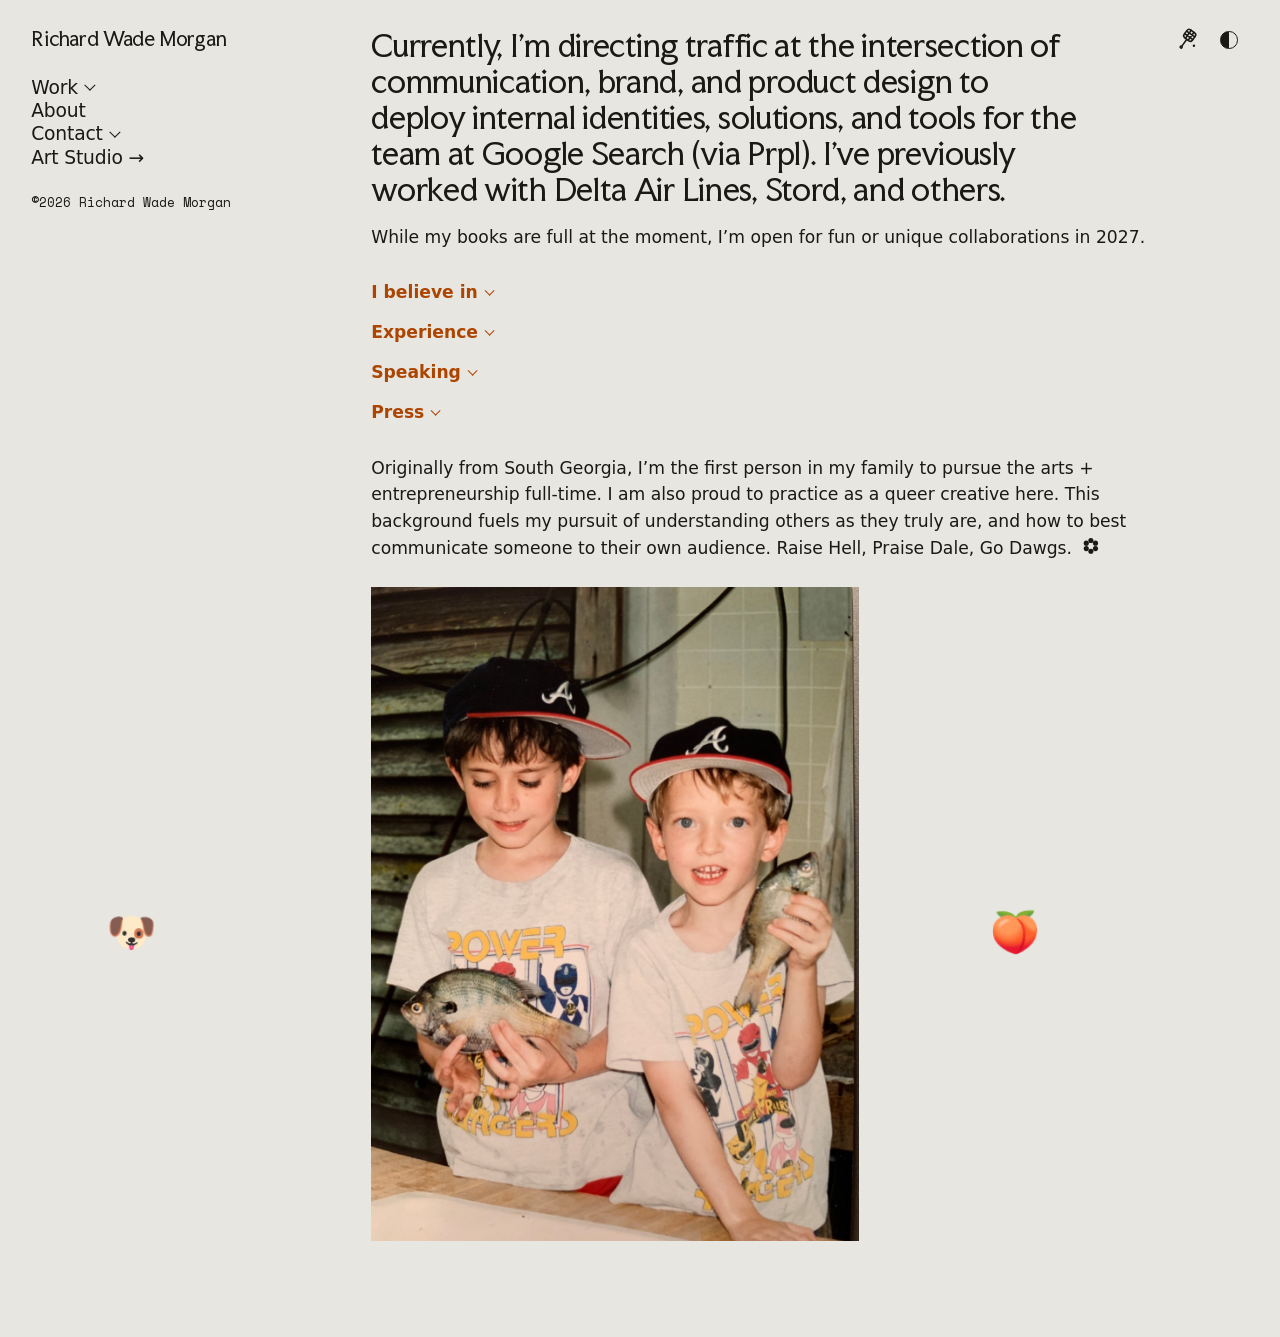
==== about.html @ bbffba76 "New visuals: numbered Drive content replaces all project images; videos, zoom, carousel variants - C" ====
<!doctype html>
<html lang="en">
<head>
  <meta charset="utf-8">
  <meta name="viewport" content="width=device-width, initial-scale=1, viewport-fit=cover">
  <title>About Richard Wade Morgan | Creative Director</title>
  <meta name="description" content="About Richard Wade Morgan, an Atlanta creative director with experience at Google Search, Delta Air Lines, Stord, and Morrison, plus speaking and press.">
  <meta name="color-scheme" content="light">
  <meta name="theme-color" content="#e7e6e0">

  <meta property="og:type" content="profile">
  <meta property="og:site_name" content="Richard Wade Morgan">
  <meta property="og:title" content="About Richard Wade Morgan | Creative Director">
  <meta property="og:description" content="About Richard Wade Morgan, an Atlanta creative director with experience at Google Search, Delta Air Lines, Stord, and Morrison.">
  <meta property="og:image" content="https://richardwademorgan.com/assets/img/og-share.jpg">
  <meta name="twitter:card" content="summary_large_image">
  <meta name="twitter:title" content="About Richard Wade Morgan | Creative Director">
  <meta name="twitter:description" content="About Richard Wade Morgan, an Atlanta creative director with experience at Google Search, Delta Air Lines, Stord, and Morrison.">

  <link rel="canonical" href="https://richardwademorgan.com/about.html">
  <link rel="icon" type="image/svg+xml" href="assets/favicon.svg">
  <link rel="icon" type="image/png" sizes="32x32" href="assets/favicon-32.png">
  <link rel="apple-touch-icon" href="assets/apple-touch-icon.png">
  <link rel="preload" href="assets/fonts/hanken-grotesk-latin.woff2" as="font" type="font/woff2" crossorigin>
  <link rel="preload" href="assets/fonts/faculty-glyphic-latin.woff2" as="font" type="font/woff2" crossorigin>
  <link rel="preload" href="assets/fonts/space-mono-latin.woff2" as="font" type="font/woff2" crossorigin>

  <script src="js/theme-init.js"></script>
  <link rel="stylesheet" href="css/fonts.css">
  <link rel="stylesheet" href="css/tokens.css">
  <link rel="stylesheet" href="css/base.css">
  <link rel="stylesheet" href="css/layout.css">
  <link rel="stylesheet" href="css/components.css">
  <link rel="stylesheet" href="css/motion.css">
  <script type="module" src="js/main.js"></script>
</head>
<body data-page="about">
  <a class="skip-link" href="#main">Skip to content</a>

  <div class="shell">
    <div class="sidebar">
      <header class="masthead">
        <a class="brand" href="index.html" aria-label="Richard Wade Morgan, home">Richard Wade Morgan</a>
        <div class="tools" role="group" aria-label="Page controls">
          <button type="button" class="tool-btn swat" data-swat aria-label="Swat gnats" title="Swat gnats">
            <svg class="swat__icon swat__icon--swatter" viewBox="0 0 24 24" aria-hidden="true" focusable="false">
              <g class="swat__swatter">
                <rect x="6.8" y="1.4" width="10.4" height="10.2" rx="2.6"/>
                <path d="M6.8 4.8h10.4M6.8 8.2h10.4M10.27 1.4v10.2M13.73 1.4v10.2"/>
                <path d="M12 11.6v8.4"/>
                <circle cx="12" cy="21.5" r="1.05"/>
              </g>
              <circle class="swat__gnat" cx="19.6" cy="18.4" r="1.25"/>
            </svg>
            <svg class="swat__icon swat__icon--bulb" viewBox="0 0 24 24" aria-hidden="true" focusable="false">
              <path class="bulb__rays" d="M12 0.4v1.4M5.2 3.2l1 1M18.8 3.2l-1 1M1.6 9.4h1.4M21 9.4h1.4"/>
              <path class="bulb__glass" d="M8.8 17.2C8.8 15.6 8.2 14.6 7.1 13.4A6.2 6.2 0 1 1 16.9 13.4C15.8 14.6 15.2 15.6 15.2 17.2Z"/>
              <path d="M10.4 12.6L12 14.2l1.6-1.6M12 14.2v3M9.4 19.8h5.2M10.6 22.2h2.8"/>
            </svg>
          </button>
          <button type="button" class="tool-btn theme-toggle" data-theme-toggle aria-pressed="false" aria-label="Dark mode" title="Dark mode">
            <span class="theme-toggle__icon" aria-hidden="true"></span>
          </button>
        </div>
        <button class="menu-toggle" type="button" aria-expanded="false" aria-controls="drawer" aria-label="Menu">
          <span class="menu-toggle__dots" aria-hidden="true"><i></i><i></i><i></i></span>
          <span class="menu-toggle__x" aria-hidden="true"></span>
        </button>
      </header>

      <div class="drawer" id="drawer">
        <nav class="nav" aria-label="Primary">
          <ul class="nav__list">
            <li class="nav__group" data-accordion data-accordion-remember="work">
              <button type="button" class="nav__link nav__toggle acc__toggle" data-accordion-toggle aria-expanded="false" aria-controls="work-menu">Work <span class="acc__chevron" aria-hidden="true"></span></button>
              <div class="acc__panel" id="work-menu">
                <ul class="nav__projects">
                  <li><a class="nav__link" href="project.html?p=google-search" data-slug="google-search">Google Search</a></li>
                  <li><a class="nav__link" href="project.html?p=delta-centennial" data-slug="delta-centennial">Delta Air Lines Centennial</a></li>
                  <li><a class="nav__link" href="project.html?p=delta-pride" data-slug="delta-pride">Delta Pride 2024</a></li>
                  <li><a class="nav__link" href="project.html?p=stord" data-slug="stord">Stord</a></li>
                  <li><a class="nav__link" href="project.html?p=outsports" data-slug="outsports">Outsports</a></li>
                  <li><a class="nav__link" href="project.html?p=design-archive" data-slug="design-archive">Design Archive</a></li>
                </ul>
              </div>
            </li>
            <li><a class="nav__link" href="about.html">About</a></li>
            <li class="nav__group" data-accordion>
              <button type="button" class="nav__link nav__toggle acc__toggle" data-accordion-toggle aria-expanded="false" aria-controls="contact-menu">Contact <span class="acc__chevron" aria-hidden="true"></span></button>
              <div class="acc__panel" id="contact-menu">
                <ul class="nav__projects nav__contact">
                  <li><a class="nav__link" href="https://www.linkedin.com/in/richard-wade-morgan/" target="_blank" rel="noopener noreferrer">LinkedIn <span class="nav__arrow" aria-hidden="true">→</span><span class="visually-hidden">(opens in a new tab)</span></a><button type="button" class="copy-btn" data-copy="https://www.linkedin.com/in/richard-wade-morgan/" data-copy-label="LinkedIn link" aria-label="Copy LinkedIn link" title="Copy LinkedIn link"><svg class="copy-btn__copy" viewBox="0 0 24 24" aria-hidden="true" focusable="false"><rect x="8.5" y="8.5" width="11" height="11" rx="2"/><path d="M15.5 8.5V6.5a2 2 0 0 0-2-2h-7a2 2 0 0 0-2 2v7a2 2 0 0 0 2 2h2"/></svg><svg class="copy-btn__check" viewBox="0 0 24 24" aria-hidden="true" focusable="false"><path d="M5 12.5l4.5 4.5L19 7.5"/></svg></button></li>
                  <li><a class="nav__link" href="mailto:wadewadedonttellme@gmail.com">Email</a><button type="button" class="copy-btn" data-copy="wadewadedonttellme@gmail.com" data-copy-label="email address" aria-label="Copy email address" title="Copy email address"><svg class="copy-btn__copy" viewBox="0 0 24 24" aria-hidden="true" focusable="false"><rect x="8.5" y="8.5" width="11" height="11" rx="2"/><path d="M15.5 8.5V6.5a2 2 0 0 0-2-2h-7a2 2 0 0 0-2 2v7a2 2 0 0 0 2 2h2"/></svg><svg class="copy-btn__check" viewBox="0 0 24 24" aria-hidden="true" focusable="false"><path d="M5 12.5l4.5 4.5L19 7.5"/></svg></button></li>
                </ul>
              </div>
            </li>
            <li><a class="nav__link" href="https://www.instagram.com/prismaticmenagerie/" target="_blank" rel="noopener noreferrer">Art Studio <span class="nav__arrow" aria-hidden="true">→</span><span class="visually-hidden">(opens in a new tab)</span></a></li>
          </ul>
        </nav>

        <footer class="colophon">
          <p>©<span data-year>2026</span> Richard Wade Morgan</p>
        </footer>
      </div>
    </div>

    <main id="main" class="content" tabindex="-1">
      <h1 class="intro" data-reveal>Currently, I’m directing traffic at the intersection of communication, brand, and product design to deploy internal identities, solutions, and tools for the team at Google Search (via Prpl). I’ve previously worked with Delta Air Lines, Stord, and others.</h1>

      <div class="prose flow">
        <p data-reveal>While my books are full at the moment, I’m open for fun or unique collaborations in 2027.</p>

        <div class="acc-group">
        <section class="list-block acc" data-accordion data-reveal>
          <h2><button type="button" class="acc__toggle" data-accordion-toggle aria-expanded="false" aria-controls="about-believe">I believe in <span class="acc__chevron" aria-hidden="true"></span></button></h2>
          <div class="acc__panel" id="about-believe">
            <div>
              <ul class="plain-list plain-list--bulleted">
                <li>authentic voice over trendy flare</li>
                <li>informed decisions rooted in data and strategy</li>
                <li>moving and leading with intention</li>
                <li>usefulness in everything that is made</li>
                <li>service-based mindsets help everyone</li>
                <li>there is no reason something cannot be beautiful</li>
              </ul>
            </div>
          </div>
        </section>

        <section class="list-block acc" data-accordion data-reveal>
          <h2><button type="button" class="acc__toggle" data-accordion-toggle aria-expanded="false" aria-controls="about-experience">Experience <span class="acc__chevron" aria-hidden="true"></span></button></h2>
          <div class="acc__panel" id="about-experience">
            <div>
              <ul class="plain-list">
                <li>Google Search</li>
                <li>Delta Air Lines</li>
                <li>Stord</li>
                <li>Morrison</li>
                <li>AIGA</li>
                <li>Cox</li>
                <li>CNN</li>
              </ul>
            </div>
          </div>
        </section>

        <section class="list-block acc" data-accordion data-reveal>
          <h2><button type="button" class="acc__toggle" data-accordion-toggle aria-expanded="false" aria-controls="about-speaking">Speaking <span class="acc__chevron" aria-hidden="true"></span></button></h2>
          <div class="acc__panel" id="about-speaking">
            <div>
              <ul class="plain-list">
            <li>Kennesaw State University</li>
            <li>College of St Benedict’s/St John’s University</li>
            <li>City College of New York</li>
            <li>The Creative Circus</li>
            <li>Portfolio Center</li>
            <li>The University of Georgia</li>
            <li>Georgia State University</li>
            <li>Georgia Tech</li>
          </ul>
            </div>
          </div>
        </section>

        <section class="list-block acc" data-accordion data-reveal>
          <h2><button type="button" class="acc__toggle" data-accordion-toggle aria-expanded="false" aria-controls="about-press">Press <span class="acc__chevron" aria-hidden="true"></span></button></h2>
          <div class="acc__panel" id="about-press">
            <div>
              <ul class="plain-list">
            <li>Underconsideration – Brand New</li>
            <li>The AJC</li>
            <li>The New York Times</li>
            <li>Outsports</li>
            <li>Fortune</li>
            <li>TechCrunch</li>
          </ul>
            </div>
          </div>
        </section>
        </div>

        <p data-reveal>Originally from South Georgia, I’m the first person in my family to pursue the arts + entrepreneurship full-time. I am also proud to practice as a queer creative here. This background fuels my pursuit of understanding others as they truly are, and how to best communicate someone to their own audience. Raise Hell, Praise Dale, Go Dawgs.
          <svg class="icon icon--flower" viewBox="0 0 24 24" aria-hidden="true" focusable="false"><circle cx="12" cy="5.5" r="3.1"/><circle cx="17.6" cy="8.7" r="3.1"/><circle cx="17.6" cy="15.3" r="3.1"/><circle cx="12" cy="18.5" r="3.1"/><circle cx="6.4" cy="15.3" r="3.1"/><circle cx="6.4" cy="8.7" r="3.1"/><circle class="icon__eye" cx="12" cy="12" r="2.2"/></svg>
        </p>

        <figure class="photo" data-reveal>
          <img src="assets/img/about-photo.jpg" width="1118" height="1500" loading="lazy"
               alt="A childhood photo of Richard and his brother in Atlanta Braves caps and Power Rangers T-shirts, each holding up a fish.">
        </figure>
      </div>
    </main>
  </div>
</body>
</html>
---- css/fonts.css ----
/* Self-hosted fonts (latin and latin-ext subsets), so text never waits on a
   third-party server. Faculty Glyphic, Hanken Grotesk (variable), and Space Mono
   are licensed under the SIL Open Font License. */

/* Faculty Glyphic, latin-ext */
@font-face {
  font-family: 'Faculty Glyphic';
  font-style: normal;
  font-weight: 400;
  font-display: swap;
  src: url(../assets/fonts/faculty-glyphic-latin-ext.woff2) format('woff2');
  unicode-range: U+0100-02BA, U+02BD-02C5, U+02C7-02CC, U+02CE-02D7, U+02DD-02FF, U+0304, U+0308, U+0329, U+1D00-1DBF, U+1E00-1E9F, U+1EF2-1EFF, U+2020, U+20A0-20AB, U+20AD-20C4, U+2113, U+2C60-2C7F, U+A720-A7FF;
}

/* Faculty Glyphic, latin */
@font-face {
  font-family: 'Faculty Glyphic';
  font-style: normal;
  font-weight: 400;
  font-display: swap;
  src: url(../assets/fonts/faculty-glyphic-latin.woff2) format('woff2');
  unicode-range: U+0000-00FF, U+0131, U+0152-0153, U+02BB-02BC, U+02C6, U+02DA, U+02DC, U+0304, U+0308, U+0329, U+2000-206F, U+20AC, U+2122, U+2191, U+2193, U+2212, U+2215, U+FEFF, U+FFFD;
}

/* Hanken Grotesk, latin-ext */
@font-face {
  font-family: 'Hanken Grotesk';
  font-style: normal;
  font-weight: 100 900;
  font-display: swap;
  src: url(../assets/fonts/hanken-grotesk-latin-ext.woff2) format('woff2');
  unicode-range: U+0100-02BA, U+02BD-02C5, U+02C7-02CC, U+02CE-02D7, U+02DD-02FF, U+0304, U+0308, U+0329, U+1D00-1DBF, U+1E00-1E9F, U+1EF2-1EFF, U+2020, U+20A0-20AB, U+20AD-20C4, U+2113, U+2C60-2C7F, U+A720-A7FF;
}

/* Hanken Grotesk, latin */
@font-face {
  font-family: 'Hanken Grotesk';
  font-style: normal;
  font-weight: 100 900;
  font-display: swap;
  src: url(../assets/fonts/hanken-grotesk-latin.woff2) format('woff2');
  unicode-range: U+0000-00FF, U+0131, U+0152-0153, U+02BB-02BC, U+02C6, U+02DA, U+02DC, U+0304, U+0308, U+0329, U+2000-206F, U+20AC, U+2122, U+2191, U+2193, U+2212, U+2215, U+FEFF, U+FFFD;
}

/* Space Mono, latin-ext */
@font-face {
  font-family: 'Space Mono';
  font-style: normal;
  font-weight: 400;
  font-display: swap;
  src: url(../assets/fonts/space-mono-latin-ext.woff2) format('woff2');
  unicode-range: U+0100-02BA, U+02BD-02C5, U+02C7-02CC, U+02CE-02D7, U+02DD-02FF, U+0304, U+0308, U+0329, U+1D00-1DBF, U+1E00-1E9F, U+1EF2-1EFF, U+2020, U+20A0-20AB, U+20AD-20C4, U+2113, U+2C60-2C7F, U+A720-A7FF;
}

/* Space Mono, latin */
@font-face {
  font-family: 'Space Mono';
  font-style: normal;
  font-weight: 400;
  font-display: swap;
  src: url(../assets/fonts/space-mono-latin.woff2) format('woff2');
  unicode-range: U+0000-00FF, U+0131, U+0152-0153, U+02BB-02BC, U+02C6, U+02DA, U+02DC, U+0304, U+0308, U+0329, U+2000-206F, U+20AC, U+2122, U+2191, U+2193, U+2212, U+2215, U+FEFF, U+FFFD;
}
---- css/tokens.css ----
/* ==========================================================================
   TOKENS
   --------------------------------------------------------------------------
   The single source of truth for the design system. Nothing else in the
   stylesheets contains a raw color, font size, spacing value, duration, or
   z-index: they all reference a token from this file.

   Structure
     1. Primitive palette      raw values, never used directly in components
     2. Semantic color         what a color MEANS (surface, text, accent…)
     3. Dark theme             the same semantic tokens, re-pointed
     4. Typography             families, fluid size steps, leading, tracking
     5. Space                  a fluid spacing scale
     6. Layout                 grid proportions and page gutters
     7. Shape, motion, layers  radii, easings, durations, z-index

   To retune the site, change a token here. To add a theme, add a block like
   the dark one in section 3.
   ========================================================================== */


/* 1. PRIMITIVE PALETTE ----------------------------------------------------- */
:root {
  --paper-0:   #ffffff;
  --paper-100: #e7e6e0;   /* page background, sampled from the Cargo build */
  --paper-200: #dddcd5;
  --paper-300: #cfcdc6;

  --ink-900: #1a1916;     /* primary text */
  --ink-600: #55544f;     /* secondary text, 6:1 on paper-100 */

  --black: #000000;       /* photography stage: matches pure-black product shots */
  --night-950: #0d0d0c;
  --night-900: #121211;   /* dark page background */
  --night-800: #1c1c1a;   /* dark raised surface */
  --night-700: #2b2b28;

  --bone-100: #ecebe5;    /* dark primary text */
  --bone-400: #a9a8a1;    /* dark secondary text */

  /* Highlight orange, in two strengths. Each is tuned to clear 4.5:1 on the
     background it sits on. */
  --orange-700: #ad4500;  /* on paper-100: 4.6:1, on white: 5.8:1 */
  --orange-300: #ffb266;  /* on night-900: 10.5:1 */
}


/* 2. SEMANTIC COLOR (light is the default) --------------------------------- */
:root {
  color-scheme: light;

  --color-bg:          var(--paper-100);
  --color-surface:     var(--paper-0);        /* menus, dialogs */
  --color-text:        var(--ink-900);
  --color-text-muted:  var(--ink-600);
  --color-accent:      var(--orange-700);     /* highlight: hover, current page, focus, tabs */
  --color-line:        rgb(26 25 22 / 0.2);   /* hairlines */
  --color-fill:        rgb(26 25 22 / 0.08);  /* quiet button fill */
  --color-media-bg:    var(--paper-200);      /* behind images while they load */
  --color-scrim:       rgb(18 18 16 / 0.55);  /* dialog backdrop */
  --color-lightbox:    rgb(12 12 11 / 0.94);
  --color-on-lightbox: #f3f2ee;
  --color-focus:       var(--color-accent);

  --color-stage:       var(--black);          /* behind black-background photography */
  --color-tool:        var(--ink-900);         /* icon buttons */
  --color-chrome:      rgb(231 230 224 / 0.94); /* backing for floating controls */

  --shadow-dialog: 0 1.25rem 3.5rem rgb(0 0 0 / 0.28);
}


/* 3. DARK THEME ------------------------------------------------------------
   Applied by [data-theme="dark"], which theme-init.js sets before first
   paint, only when the visitor has chosen dark themselves. The site always
   opens in light mode otherwise. */
:root[data-theme="dark"] {
  color-scheme: dark;

  --color-bg:          var(--night-900);
  --color-surface:     var(--night-800);
  --color-text:        var(--bone-100);
  --color-text-muted:  var(--bone-400);
  --color-accent:      var(--orange-300);
  --color-line:        rgb(236 235 229 / 0.22);
  --color-fill:        rgb(236 235 229 / 0.1);
  --color-media-bg:    var(--night-700);
  --color-scrim:       rgb(0 0 0 / 0.66);
  --color-lightbox:    rgb(6 6 5 / 0.96);
  --color-on-lightbox: #f3f2ee;

  --color-stage:       var(--black);
  --color-tool:        var(--orange-300);
  --color-chrome:      rgb(18 18 17 / 0.94);

  --shadow-dialog: 0 1.25rem 3.5rem rgb(0 0 0 / 0.6);
}


/* 4. TYPOGRAPHY ------------------------------------------------------------
   Faculty Glyphic: ONLY the site name and the intro statements (the h1 on
   the home and About pages). It is decorative, so it is used sparingly.
   Hanken Grotesk (variable, 100–900): everything else, including the
   navigation, project titles, body copy, and h2 labels.
   Space Mono: captions, credits, small print.

   Every size is fluid. The clamp() ranges interpolate between a 375px phone
   and a 1920px desktop, so type scales smoothly with the window instead of
   jumping at breakpoints. */
:root {
  --font-intro:   "Faculty Glyphic", "Iowan Old Style", "Palatino Linotype", Georgia, serif;
  --font-body:    "Hanken Grotesk", system-ui, -apple-system, "Segoe UI", sans-serif;
  --font-mono:    "Space Mono", ui-monospace, "SF Mono", Menlo, Consolas, monospace;

  --fs-mono: clamp(0.75rem, 0.73rem + 0.1vw, 0.8125rem);  /* 12 → 13px   */
  --fs-body: clamp(1rem, 0.97rem + 0.13vw, 1.125rem);     /* 16 → 18px   */
  --fs-h2:   var(--fs-body);                              /* label style */
  --fs-nav:  clamp(1.125rem, 1.09rem + 0.1vw, 1.3125rem); /* 18 → 21px   */
  --fs-nav-mobile: clamp(1.3125rem, 1.24rem + 0.35vw, 1.5rem); /* 21 → 24px, full-screen menu */
  --fs-h1:   clamp(1.625rem, 1.52rem + 0.44vw, 2.6rem);   /* 26 → 42px   intro statements */
  --fs-title: clamp(1.5rem, 1.38rem + 0.5vw, 2.25rem);    /* 24 → 36px   project titles   */

  --lh-tight: 1.2;
  --lh-snug:  1.25;
  --lh-body:  1.55;

  --track-display: -0.01em;

  --weight-regular: 400;
  --weight-title:   340;   /* Hanken is variable: light, elegant titles */
  --weight-label:   600;
}


/* 5. SPACE ----------------------------------------------------------------- */
:root {
  --space-2xs: 0.25rem;
  --space-xs:  0.5rem;
  --space-s:   0.75rem;
  --space-m:   1rem;
  --space-l:   1.5rem;
  --space-xl:  clamp(2rem, 1.6rem + 1vw, 3rem);
  --space-2xl: clamp(3rem, 2.2rem + 2vw, 5rem);
  --space-3xl: clamp(4rem, 2.8rem + 4vw, 8rem);

  --flow: 1.5em;          /* default vertical rhythm between text blocks */
}


/* 6. LAYOUT ---------------------------------------------------------------- */
:root {
  --sidebar-width: max(29%, 21rem);                         /* left column  */
  --pad-x: clamp(1.5rem, 1.31rem + 0.8vw, 3.5rem);          /* page gutter  */
  --pad-y: clamp(1.5rem, 1.05rem + 0.9vw, 2.5rem);
  --media-gap: clamp(0.5rem, 0.32rem + 0.55vw, 0.9rem);   /* between pictures in a project */
  --measure: 72ch;                                          /* reading width */
  --bp-split: 52rem;       /* documented here; CSS can't read it in @media */
}


/* 7. SHAPE, MOTION, LAYERS ------------------------------------------------- */
:root {
  --radius-s: 0.375rem;
  --radius-m: 0.75rem;
  --radius-pill: 999px;

  --ease-standard: cubic-bezier(0.4, 0, 0.2, 1);
  --ease-out:      cubic-bezier(0.22, 1, 0.36, 1);      /* gentle, no overshoot */

  --dur-fast:  150ms;
  --dur-base:  280ms;
  --dur-slow:  600ms;
  --dur-slide: 900ms;
  --dur-theme: 700ms;     /* light ⇄ dark crossfade */
  --dur-menu-out: 600ms;  /* phone menu fading away as a new page loads */
  --dur-enter: 1000ms;    /* entrance of the page chrome and content */

  --z-content:  1;
  --z-floaty:   80;   /* above the sidebar and the mobile menu */
  --z-masthead: 60;
  --z-float-ui: 70;   /* back-to-top; below the emoji, above the page */
  --z-menu:     50;
  --z-skip:     100;
}
---- css/base.css ----
/* ==========================================================================
   BASE
   --------------------------------------------------------------------------
   Reset, document defaults, and the three core text styles:
     h1    Hanken Grotesk 340, fluid 24 → 36px (page and project titles)
           .intro: Faculty Glyphic, fluid 26 → 42px (the home and About
           intro statements, the only place that font is used besides
           the site name)
     h2    Hanken Grotesk 600, body size        (section labels)
     body  Hanken Grotesk 400, fluid 16 → 18px  (everything else)
   ========================================================================== */

/* Reset ------------------------------------------------------------------- */
*,
*::before,
*::after { box-sizing: border-box; }

html {
  -webkit-text-size-adjust: 100%;
  text-size-adjust: 100%;
  scroll-padding-block: var(--space-xl);
}

@media (prefers-reduced-motion: no-preference) {
  html { scroll-behavior: smooth; }
}

body,
h1, h2, p, ul, ol, dl, dd, figure, blockquote { margin: 0; }

ul, ol { padding: 0; }

img, svg, video, canvas { display: block; max-width: 100%; }
img, video { height: auto; }

button, input, textarea, select { font: inherit; color: inherit; }

/* Document ---------------------------------------------------------------- */
body {
  min-height: 100dvh;
  background: var(--color-bg);
  color: var(--color-text);
  font-family: var(--font-body);
  font-size: var(--fs-body);
  font-weight: var(--weight-regular);
  line-height: var(--lh-body);
  font-optical-sizing: auto;
  -webkit-font-smoothing: antialiased;
  text-rendering: optimizeLegibility;
}

/* Smooth light ⇄ dark: colors ease for a moment around a theme change
   (theme.js adds the class, then removes it). */
html.theme-transition,
html.theme-transition *,
html.theme-transition *::before,
html.theme-transition *::after {
  transition:
    background-color var(--dur-theme) var(--ease-standard),
    color var(--dur-theme) var(--ease-standard),
    border-color var(--dur-theme) var(--ease-standard),
    fill var(--dur-theme) var(--ease-standard) !important;
}

/* Text styles ------------------------------------------------------------- */
h1 {
  font-family: var(--font-body);
  font-size: var(--fs-title);
  font-weight: var(--weight-title);
  line-height: var(--lh-tight);
  letter-spacing: var(--track-display);
  font-kerning: normal;
  text-wrap: pretty;
}

.intro {
  font-family: var(--font-intro);
  font-size: var(--fs-h1);
  font-weight: var(--weight-regular);
}

h2 {
  font-family: var(--font-body);
  font-size: var(--fs-h2);
  font-weight: var(--weight-label);
  line-height: var(--lh-body);
}

p { text-wrap: pretty; }

strong, b { font-weight: var(--weight-label); }

a {
  color: inherit;
  text-decoration-thickness: 0.06em;
  text-underline-offset: 0.18em;
}

.mono {
  font-family: var(--font-mono);
  font-size: var(--fs-mono);
  line-height: 1.5;
}

.muted { color: var(--color-text-muted); }

/* Vertical rhythm: any container with .flow spaces its children evenly. */
.flow > * + * { margin-block-start: var(--flow); }

/* Selection, focus -------------------------------------------------------- */
::selection {
  background: var(--color-accent);
  color: var(--paper-0);
}

:focus-visible {
  outline: 2px solid var(--color-focus);
  outline-offset: 3px;
  border-radius: 2px;
}

/* Utilities --------------------------------------------------------------- */
.visually-hidden {
  position: absolute !important;
  width: 1px;
  height: 1px;
  margin: -1px;
  padding: 0;
  overflow: hidden;
  clip-path: inset(50%);
  white-space: nowrap;
  border: 0;
}

.skip-link {
  position: absolute;
  top: var(--space-xs);
  left: var(--space-xs);
  z-index: var(--z-skip);
  padding: var(--space-xs) var(--space-m);
  background: var(--color-text);
  color: var(--color-bg);
  font-size: var(--fs-mono);
  font-family: var(--font-mono);
  text-decoration: none;
  transform: translateY(-200%);
}

.skip-link:focus { transform: none; }
---- css/layout.css ----
/* ==========================================================================
   LAYOUT
   --------------------------------------------------------------------------
   Two regions, as in the Cargo build:

     .sidebar   fixed left column: name, the Work / About / Contact menu, colophon
     .content   the scrolling right column

   Wide screens (≥ 52rem): a two-column grid, sidebar sticky.
   Narrow screens:         one column; the sidebar collapses to a masthead
                           (name, controls, "•••"), which stays pinned while
                           scrolling; the nav becomes a full-screen menu
                           (see components.css → .drawer).
   ========================================================================== */

.shell {
  display: grid;
  grid-template-columns: var(--sidebar-width) minmax(0, 1fr);
  min-height: 100dvh;
}

.sidebar {
  position: sticky;
  top: 0;
  align-self: start;
  height: 100dvh;
  display: flex;
  flex-direction: column;
  padding: var(--pad-y) var(--pad-x);
  overflow-y: auto;
  overscroll-behavior: contain;
  z-index: var(--z-masthead);
}

.content {
  min-width: 0;
  padding: var(--pad-y) var(--pad-x) var(--space-3xl) 0;
  position: relative;
  z-index: var(--z-content);
}

/* The page controls float at the top right of the window (components.css →
   .tools). This invisible float makes only the first line of text step
   around them, so nothing ever runs underneath. */
.content::before {
  content: "";
  float: right;
  inline-size: 6.5rem;
  block-size: 3rem;
}

/* The intro statement keeps the line length it had before the column was
   widened (57.7% of the window minus the gutter), so its rag stays tidy and
   clear of the controls at the top right. */
.content > .intro {
  max-width: min(100%, calc(57.7vw - var(--pad-x)));
  text-wrap: pretty;
}

/* Narrow: single column ---------------------------------------------------- */
@media (max-width: 51.999rem) {
  .shell { display: block; }

  /* The masthead stays pinned to the top while the page scrolls. */
  .sidebar {
    position: sticky;
    top: 0;
    height: auto;
    overflow: visible;
    padding-block-end: var(--space-s);
    background: var(--color-bg);
    border-block-end: 1px solid transparent;
    transition: border-color var(--dur-base) var(--ease-standard);
  }

  .is-scrolled .sidebar { border-block-end-color: var(--color-line); }

  .content::before { display: none; }

  .content > .intro { max-width: none; }

  html { scroll-padding-block-start: 5.5rem; }   /* clear the pinned masthead */

  .content {
    padding: calc(var(--space-2xl) + var(--space-l)) var(--pad-x) var(--space-3xl);
  }
}

/* Reading width ------------------------------------------------------------ */
.prose { max-width: var(--measure); }

/* Page rhythm --------------------------------------------------------------
   Every page opens with an h1 (the intro statement or the project title). */
.content > h1 { margin-block-end: var(--space-xl); }
[data-page="home"] .content > h1 { margin-block-end: var(--space-l); }
[data-page="about"] .content > h1 { margin-block-end: var(--space-m); }   /* the line beneath tucks right under */

/* Project pages stack story blocks, credits, and the pager with a wider gap
   than the paragraphs inside the copy. */
#project-body > * + * { margin-block-start: var(--space-xl); }

/* Pictures that follow each other sit close, like a contact sheet; a new
   paragraph or label opens a wider gap. Consecutive paragraphs read as one
   passage. */
#project-body > .story-media + .story-media { margin-block-start: var(--media-gap); }
#project-body > .story-media--stage + .story-media--stage { margin-block-start: 0; }
#project-body > .story-text + .story-text { margin-block-start: var(--flow); }
#project-body > .story-label + .story-media { margin-block-start: var(--space-xs); }
#project-body > .story-note { margin-block-start: var(--space-s); }

/* The skip link focuses <main>; it needs no visible outline of its own. */
main:focus { outline: none; }

/* Scroll lock while the mobile menu is open. */
.menu-open { overflow: hidden; }
---- css/components.css ----
/* ==========================================================================
   COMPONENTS
   --------------------------------------------------------------------------
   1. Masthead, brand, menu button      7. Figures and story layouts
   2. Drawer and navigation             8. Credits and project pager
   3. Tools, colophon, back to top      9. Buttons and form fields
   4. Inline links and icons           10. Dialogs (lightbox, form styles)
   5. Lists                            11. Floating emoji
   6. Slider
   ========================================================================== */


/* 1. MASTHEAD -------------------------------------------------------------- */
.masthead {
  position: relative;
  z-index: 2;                       /* stays above the mobile drawer */
  display: flex;
  align-items: flex-start;
  justify-content: space-between;
  gap: var(--space-m);
}

.brand {
  font-family: var(--font-intro);
  font-size: var(--fs-nav);
  line-height: var(--lh-snug);
  letter-spacing: var(--track-display);
  text-decoration: none;
}

.brand:hover { color: var(--color-accent); }

/* The "•••" button only exists on narrow screens. */
.menu-toggle {
  display: none;
  position: relative;
  width: 2.75rem;
  height: 2.75rem;
  margin: calc((var(--fs-nav) * var(--lh-snug) - 2.75rem) / 2) -0.8rem 0 0;
  padding: 0;
  place-items: center;
  border: 0;
  background: none;
  color: inherit;
  cursor: pointer;
}

.menu-toggle__dots {
  display: flex;
  gap: 0.24rem;
  transition: opacity var(--dur-fast), transform var(--dur-base) var(--ease-out);
}

.menu-toggle__dots i {
  width: 0.32rem;
  height: 0.32rem;
  border-radius: 50%;
  background: currentColor;
}

.menu-toggle__x {
  position: absolute;
  inset: 0;
  opacity: 0;
  transform: rotate(-90deg) scale(0.6);
  transition: opacity var(--dur-fast), transform var(--dur-base) var(--ease-out);
}

.menu-toggle__x::before,
.menu-toggle__x::after {
  content: "";
  position: absolute;
  left: 50%;
  top: 50%;
  width: 1.3rem;
  height: 1.5px;
  background: currentColor;
  transform: translate(-50%, -50%) rotate(45deg);
}

.menu-toggle__x::after { transform: translate(-50%, -50%) rotate(-45deg); }

.menu-toggle[aria-expanded="true"] .menu-toggle__dots { opacity: 0; transform: scale(0.4); }
.menu-toggle[aria-expanded="true"] .menu-toggle__x { opacity: 1; transform: none; }


/* 2. DRAWER AND NAVIGATION ------------------------------------------------- */
.drawer {
  display: flex;
  flex-direction: column;
  flex: 1;
  min-height: 0;
}

.nav { margin-block-start: var(--space-l); }

.nav__list {
  list-style: none;
  font-family: var(--font-body);
  font-size: var(--fs-nav);
  line-height: var(--lh-snug);
  letter-spacing: var(--track-display);
}

.nav__link {
  display: inline-block;
  color: inherit;
  text-decoration: none;
  transition: color var(--dur-fast) var(--ease-standard);
}

.nav__link:hover,
.nav__link:focus-visible { color: var(--color-accent); }

/* Current page: accent color AND an underline, so it never relies on color alone. */
.nav__link[aria-current="page"] {
  color: var(--color-accent);
  text-decoration: underline;
  text-decoration-thickness: 1px;
  text-underline-offset: 0.2em;
}

.nav__arrow {
  display: inline-block;
  font-family: var(--font-body);
  transition: transform var(--dur-base) var(--ease-out);
}

.nav__link:hover .nav__arrow { transform: translateX(0.2em); }

/* Accordions (js/accordion.js): the "Work" menu item and the About page
   tabs. Click or tap to open, click again to close; they stay as left. */
.acc__toggle {
  display: inline-flex;
  align-items: center;
  gap: 0.45em;
  padding: 0.2rem 0;
  border: 0;
  background: none;
  color: inherit;
  font: inherit;
  letter-spacing: inherit;
  text-align: start;
  cursor: pointer;
  transition: color var(--dur-fast) var(--ease-standard);
}

.acc__toggle:hover,
.acc__toggle:focus-visible { color: var(--color-accent); }

.acc__chevron {
  inline-size: 0.42em;
  block-size: 0.42em;
  border-inline-end: 1.5px solid currentColor;
  border-block-end: 1.5px solid currentColor;
  transform: translateY(-0.1em) rotate(45deg);
  transition: transform var(--dur-base) var(--ease-out);
}

.acc__toggle[aria-expanded="true"] .acc__chevron { transform: translateY(0.1em) rotate(225deg); }

/* The panel grows from 0 to its natural height; while closed it is
   invisible, so its links also leave the tab order. */
.acc__panel {
  display: grid;
  grid-template-rows: 0fr;
  visibility: hidden;
  transition:
    grid-template-rows var(--dur-base) var(--ease-out),
    visibility 0s linear var(--dur-base);
}

.acc__panel > * {
  min-block-size: 0;
  overflow: hidden;
}

.acc__panel.is-open {
  grid-template-rows: 1fr;
  visibility: visible;
  transition-delay: 0s;
}

/* Without JavaScript the toggle can't work, so everything stays open. */
html:not(.js) .acc__panel { grid-template-rows: 1fr; visibility: visible; }

/* The menu item matches the other links. */
.nav__toggle { padding-block: 0; }

/* The projects sit indented under "Work". */
.nav__projects {
  list-style: none;
  padding-inline-start: 1.15em;
}

.nav__projects > li { padding-block: 0.06em; }
.nav__projects > li:last-child { padding-block-end: 0.55em; }

/* Contact menu: each option is a link plus a button that copies it. */
.nav__contact > li {
  display: flex;
  align-items: center;
  gap: 0.35em;
}

.copy-btn {
  display: inline-grid;
  place-items: center;
  inline-size: 1.9rem;
  block-size: 1.9rem;
  padding: 0;
  border: 0;
  border-radius: 50%;
  background: none;
  color: var(--color-text-muted);
  cursor: pointer;
  transition: color var(--dur-fast) var(--ease-standard), background-color var(--dur-fast) var(--ease-standard);
}

.copy-btn:hover,
.copy-btn:focus-visible {
  color: var(--color-accent);
  background: var(--color-fill);
}

.copy-btn svg {
  inline-size: 1rem;
  block-size: 1rem;
  fill: none;
  stroke: currentColor;
  stroke-width: 1.6;
  stroke-linecap: round;
  stroke-linejoin: round;
}

.copy-btn__check { display: none; }
.copy-btn.is-copied { color: var(--color-accent); }
.copy-btn.is-copied .copy-btn__copy { display: none; }
.copy-btn.is-copied .copy-btn__check { display: block; }

/* Narrow screens: the drawer is a full-screen menu. */
@media (max-width: 51.999rem) {
  .menu-toggle { display: grid; }

  .drawer {
    position: fixed;
    inset: 0;
    z-index: 1;
    flex: none;
    padding: calc(var(--pad-y) + 3.4rem) var(--pad-x) var(--pad-y);
    background: var(--color-surface);
    overflow-y: auto;
    overscroll-behavior: contain;
    visibility: hidden;
    opacity: 0;
    transform: translateY(-0.75rem);
    transition:
      opacity var(--dur-base) var(--ease-standard),
      transform var(--dur-base) var(--ease-out),
      visibility 0s linear var(--dur-base);
  }

  .drawer.is-open {
    visibility: visible;
    opacity: 1;
    transform: none;
    transition-delay: 0s;
  }

  .nav { margin-block-start: var(--space-m); }

  /* Following a link from the open menu: a slow, even fade with no sliding, so
     the menu melts away while the next page comes in. */
  html.is-leaving .drawer {
    transform: none;
    transition:
      opacity var(--dur-menu-out) var(--ease-standard),
      visibility 0s linear var(--dur-menu-out);
  }

  /* Slightly larger type in the full-screen menu, with roomier tap targets. */
  .nav__list { font-size: var(--fs-nav-mobile); }
  .nav__link { padding-block: 0.3rem; }
  .nav__toggle { padding-block: 0.3rem; }
  .copy-btn { inline-size: 2.5rem; block-size: 2.5rem; }
  .nav__projects { padding-inline-start: 1.1em; }
}


/* 3. TOOLS, COLOPHON ------------------------------------------------------ */

/* The swatter and half-moon sit together at the top right of the window on
   wide screens (backed so they stay legible over images) and in the pinned
   masthead, between the name and "•••", on narrow ones. */
.tools {
  --tool: 2.5rem;                        /* button size */
  position: fixed;
  inset-block-start: calc(var(--pad-y) + (var(--fs-nav) * var(--lh-snug) - var(--tool) - 0.5rem) / 2);
  inset-inline-end: calc(var(--pad-x) - 0.25rem);
  display: flex;
  align-items: center;
  gap: 0.125rem;
  padding: 0.25rem;
  border-radius: var(--radius-pill);
  background: var(--color-chrome);
}

.tool-btn {
  display: grid;
  place-items: center;
  inline-size: var(--tool);
  block-size: var(--tool);
  padding: 0;
  border: 0;
  border-radius: 50%;
  background: none;
  color: var(--color-tool);
  cursor: pointer;
  transition: background-color var(--dur-fast) var(--ease-standard);
}

.tool-btn:hover { background: var(--color-fill); }

/* A half-filled circle (half moon). It turns over when the theme changes. */
.theme-toggle__icon {
  inline-size: 1.1rem;
  block-size: 1.1rem;
  border: 1.5px solid currentColor;
  border-radius: 50%;
  background: linear-gradient(90deg, currentColor 50%, transparent 50%);
  transition: transform var(--dur-theme) var(--ease-out);
}

.theme-toggle[aria-pressed="true"] .theme-toggle__icon { transform: rotate(180deg); }

/* Windows high-contrast mode drops background fills, which would erase the
   half-moon, so it is redrawn with system colors there. */
@media (forced-colors: active) {
  .theme-toggle__icon {
    forced-color-adjust: none;
    border-color: ButtonText;
    background: linear-gradient(90deg, ButtonText 50%, transparent 50%);
  }
}

/* The fly swatter: line work. It tips over and the gnat disappears once the
   gnats have been swatted. */
.swat__icon {
  inline-size: 1.45rem;
  block-size: 1.45rem;
  fill: none;
  stroke: currentColor;
  stroke-width: 1.6;
  stroke-linecap: round;
  stroke-linejoin: round;
  overflow: visible;
}

.swat__swatter {
  transform-origin: 12px 12px;
  transform: rotate(36deg);
  transition: transform var(--dur-base) var(--ease-out);
}

.swat__gnat {
  fill: currentColor;
  stroke: none;
  transition: opacity var(--dur-base) var(--ease-standard);
}

/* Light mode shows the swatter; dark mode swaps in a lightbulb that draws the
   gnats toward it. */
.swat__icon--bulb { display: none; }
:root[data-theme="dark"] .swat__icon--swatter { display: none; }
:root[data-theme="dark"] .swat__icon--bulb { display: block; }

.bulb__glass {
  fill: currentColor;
  fill-opacity: 0;
  transition: fill-opacity var(--dur-slow) var(--ease-standard);
}

.bulb__rays {
  opacity: 0;
  transition: opacity var(--dur-slow) var(--ease-standard);
}

.swat__icon--bulb { transition: filter var(--dur-slow) var(--ease-standard); }

.swat[data-state="attracted"] .bulb__glass { fill-opacity: 0.28; }
.swat[data-state="attracted"] .bulb__rays { opacity: 1; }
.swat[data-state="attracted"] .swat__icon--bulb { filter: drop-shadow(0 0 5px var(--color-tool)); }

.swat:hover .swat__swatter { transform: rotate(26deg); }
.swat[data-state="swatted"] .swat__swatter { transform: rotate(6deg); }
.swat[data-state="swatted"] .swat__gnat { opacity: 0; }

.colophon {
  display: flex;
  flex-direction: column;
  align-items: flex-start;
  gap: var(--space-xs);
  margin-block-start: var(--space-l);
  font-family: var(--font-mono);
  font-size: var(--fs-mono);
  line-height: 1.4;
}

@media (max-width: 51.999rem) {
  .tools {
    --tool: 2.5rem;
    position: static;
    margin-inline-start: auto;
    /* Center the controls on the name's first line. */
    margin-block-start: calc((var(--fs-nav) * var(--lh-snug) - var(--tool)) / 2);
    padding: 0;
    background: none;
  }
}


/* Small phones: tighter header so the name stays on one line beside the icons. */
@media (max-width: 26rem) {
  .masthead { gap: var(--space-xs); }
  .tools { --tool: 2.25rem; }
  .tools { margin-block-start: calc((var(--fs-nav) * var(--lh-snug) - var(--tool)) / 2); }
}

/* Back to top: appears bottom right after scrolling, on every screen size. */
.to-top {
  position: fixed;
  inset-block-end: calc(var(--pad-y) + env(safe-area-inset-bottom, 0px));
  inset-inline-end: var(--pad-x);
  z-index: var(--z-float-ui);
  display: grid;
  place-items: center;
  inline-size: 2.75rem;
  block-size: 2.75rem;
  padding: 0;
  border: 1px solid var(--color-line);
  border-radius: 50%;
  background: var(--color-chrome);
  color: var(--color-text);
  cursor: pointer;
  opacity: 0;
  visibility: hidden;
  transform: translateY(0.5rem);
  transition:
    opacity var(--dur-base) var(--ease-standard),
    transform var(--dur-base) var(--ease-out),
    color var(--dur-fast),
    border-color var(--dur-fast),
    visibility 0s linear var(--dur-base);
}

.to-top.is-visible {
  opacity: 1;
  visibility: visible;
  transform: none;
  transition-delay: 0s;
}

.to-top:hover,
.to-top:focus-visible {
  color: var(--color-accent);
  border-color: currentColor;
}

.to-top svg {
  inline-size: 1.25rem;
  block-size: 1.25rem;
  fill: none;
  stroke: currentColor;
  stroke-width: 1.6;
  stroke-linecap: round;
  stroke-linejoin: round;
}

/* Hidden while the full-screen menu is open. */
.menu-open .to-top { opacity: 0; visibility: hidden; }


/* 4. INLINE LINKS AND ICONS ------------------------------------------------ */
.hand {
  display: inline-block;
  font-family: var(--font-body);
  text-decoration: none;
  transition: color var(--dur-fast) var(--ease-standard), transform var(--dur-base) var(--ease-out);
}

.hand:hover,
.hand:focus-visible {
  color: var(--color-accent);
  transform: translateX(0.12em);
}

/* "Work" stays open (or closed) as the page changes: theme-init.js adds
   .work-open before first paint, so the menu never jolts shut and reopens.
   accordion.js takes over once it runs. */
html.work-open #work-menu {
  grid-template-rows: 1fr;
  visibility: visible;
  transition: none;
}

html.work-open [aria-controls="work-menu"] .acc__chevron {
  transform: translateY(0.1em) rotate(225deg);
  transition: none;
}

.inline-link {
  display: inline-flex;
  align-items: center;
  gap: 0.35em;
  vertical-align: baseline;
  text-decoration: none;
  transition: color var(--dur-fast);
}

.inline-link:hover,
.inline-link:focus-visible { color: var(--color-accent); }

.icon {
  width: 1.15em;
  height: 1.15em;
  flex: none;
  fill: currentColor;
}

.icon--flower {
  display: inline-block;
  vertical-align: -0.12em;
  margin-inline-start: 0.2em;
}


/* 5. LISTS ----------------------------------------------------------------- */
.plain-list {
  list-style: none;
  line-height: 1.5;
}

/* The "I believe in" list carries bullets. */
.plain-list--bulleted {
  list-style: disc;
  padding-inline-start: 1.15em;
}

.plain-list--bulleted li::marker { color: var(--color-accent); }

.list-block h2 { line-height: 1.5; }

/* About page: Work / Speaking / Press sit close together as folded tabs,
   in the highlight color. */
.list-block .acc__toggle { color: var(--color-accent); }

.list-block .acc__toggle:hover,
.list-block .acc__toggle:focus-visible {
  color: var(--color-accent);
  text-decoration: underline;
  text-decoration-thickness: 1px;
  text-underline-offset: 0.2em;
}

.acc-group > .acc + .acc { margin-block-start: var(--space-xs); }
.acc .plain-list { padding-block-start: 0.35em; }


/* 6. SLIDER ---------------------------------------------------------------- */
.slider { position: relative; }

.slider__viewport {
  position: relative;
  aspect-ratio: 16 / 9;
  overflow: hidden;
  background: var(--color-media-bg);
  touch-action: pan-y;
}

.slider__slide {
  position: absolute;
  inset: 0;
  margin: 0;
  opacity: 0;
  visibility: hidden;
  transition:
    opacity var(--dur-slide) var(--ease-standard),
    visibility 0s linear var(--dur-slide);
}

.slider__slide.is-active {
  opacity: 1;
  visibility: visible;
  transition: opacity var(--dur-slide) var(--ease-standard), visibility 0s;
}

.slider__slide img {
  width: 100%;
  height: 100%;
  object-fit: cover;
  transform: scale(1.04);
  transition: transform 7s var(--ease-out);
  -webkit-user-drag: none;
}

.slider__slide.is-active img { transform: scale(1); }

.slider__link {
  position: absolute;
  inset: 0;
  z-index: 1;
  display: block;
}

.slider__btn {
  position: absolute;
  top: 50%;
  z-index: 2;
  display: grid;
  place-items: center;
  width: 2.75rem;
  height: 2.75rem;
  margin-top: -1.375rem;
  padding: 0;
  border: 0;
  border-radius: 50%;
  background: var(--color-surface);
  color: var(--color-text);
  cursor: pointer;
  opacity: 0;
  transition:
    opacity var(--dur-base) var(--ease-standard),
    transform var(--dur-base) var(--ease-out),
    color var(--dur-fast);
}

.slider__btn svg { width: 1.1rem; height: 1.1rem; fill: none; stroke: currentColor; stroke-width: 1.5; }
.slider__btn--prev { left: var(--space-m); }
.slider__btn--next { right: var(--space-m); }
.slider__btn:hover { color: var(--color-accent); transform: scale(1.08); }

.slider:hover .slider__btn,
.slider:focus-within .slider__btn { opacity: 1; }

@media (hover: none) {
  .slider__btn { opacity: 0.92; }
}

.slider__meta {
  margin-block-start: var(--space-xs);
  font-family: var(--font-mono);
  font-size: var(--fs-mono);
  line-height: 1.5;
}


/* 7. FIGURES AND STORY LAYOUTS ---------------------------------------------
   A project page is words and pictures woven together (see data.js). Each
   picture is a .figure; the layouts below arrange them. */
.figure { margin: 0; min-width: 0; }

.figure__trigger {
  display: block;
  position: relative;
  width: 100%;
  padding: 0;
  overflow: hidden;
  border: 0;
  background: var(--color-media-bg);
  cursor: zoom-in;
}

/* The picture's own shape is reserved with padding, which every browser
   handles the same way, so a picture can never be squeezed or stretched. */
.figure__trigger::before {
  content: "";
  display: block;
  padding-top: calc(100% / var(--ar, 1.7778));
}

.figure__trigger img {
  position: absolute;
  inset: 0;
  width: 100%;
  height: 100%;
  object-fit: cover;
  transition: transform var(--dur-slow) var(--ease-out);
  -webkit-user-drag: none;
}

.figure__trigger:hover img { transform: scale(1.015); }

.figure figcaption,
.story-caption {
  max-width: var(--measure);
  margin-block-start: var(--space-xs);
  font-family: var(--font-mono);
  font-size: var(--fs-mono);
  line-height: 1.55;
  color: var(--color-text-muted);
}

.story-caption { margin-block-end: 0; }

.story-note {
  max-width: var(--measure);
  font-family: var(--font-mono);
  font-size: var(--fs-mono);
  line-height: 1.6;
  color: var(--color-text-muted);
}

.story-label {
  font-family: var(--font-mono);
  font-size: var(--fs-mono);
  letter-spacing: 0.06em;
  text-transform: uppercase;
  color: var(--color-text-muted);
}

/* A row: pictures side by side, scaled to share one height. */
.row {
  display: flex;
  gap: var(--media-gap);
  align-items: flex-start;
}

.row > .figure { flex: var(--ar) 1 0%; }

/* A black band: product shots photographed on black run edge to edge. */
.story-media--stage { background: var(--color-stage); }
.story-media--stage .figure__trigger { background: var(--color-stage); }
.story-media--stage .row { gap: 0; }

/* A soft frame for website and app screenshots. */
.story-media--frame .figure__trigger {
  border-radius: var(--radius-m);
  box-shadow: 0 0 0 1px var(--color-line), 0 1.25rem 2.5rem -1.5rem rgb(0 0 0 / 0.35);
}

/* An even grid. */
.grid {
  display: grid;
  grid-template-columns: repeat(var(--cols, 4), minmax(0, 1fr));
  gap: var(--media-gap);
}

/* Staggered columns, for pictures of many shapes. */
.masonry {
  columns: var(--cols, 3);
  column-gap: var(--media-gap);
}

.masonry > .figure {
  break-inside: avoid;
  margin-block-end: var(--media-gap);
}

/* A mosaic: one big picture and two small ones, cropped to fit. */
.mosaic {
  display: grid;
  gap: var(--media-gap);
}

.mosaic > .figure { display: flex; flex-direction: column; min-height: 0; }
.mosaic > .figure .figure__trigger { flex: 1; min-height: 0; }
.mosaic > .figure .figure__trigger::before,
.collage > .figure .figure__trigger::before { display: none; }

.mosaic--feature-left {
  grid-template-columns: 2fr 1fr;
  grid-template-rows: 1fr 1fr;
  aspect-ratio: 8 / 3;
}

.mosaic--feature-left > :first-child { grid-row: 1 / span 2; }

.mosaic--feature-right {
  grid-template-columns: 1fr 2fr;
  grid-template-rows: 1fr 1fr;
  aspect-ratio: 8 / 3;
}

.mosaic--feature-right > :first-child { grid-column: 2; grid-row: 1 / span 2; }

/* A collage: three pictures overlap like prints on a table, each edged in
   the page color so they separate cleanly. */
.collage {
  display: grid;
  grid-template-columns: repeat(12, 1fr);
  grid-template-rows: repeat(10, 1fr);
  aspect-ratio: 16 / 9.6;
}

.collage > .figure { display: flex; flex-direction: column; min-height: 0; position: relative; }
.collage > .figure .figure__trigger {
  flex: 1;
  min-height: 0;
  box-shadow: 0 0 0 clamp(0.3rem, 0.2rem + 0.4vw, 0.6rem) var(--color-bg);
}

.collage > :nth-child(1) { grid-column: 1 / 7;  grid-row: 1 / 8;  z-index: 1; }
.collage > :nth-child(2) { grid-column: 5 / 10; grid-row: 3 / 11; z-index: 2; }
.collage > :nth-child(3) { grid-column: 8 / 13; grid-row: 1 / 7;  z-index: 3; }

/* A split: a paragraph beside a tall picture that stays in view. */
.split {
  display: grid;
  grid-template-columns: minmax(0, 1fr) minmax(0, 0.85fr);
  gap: var(--space-xl);
  align-items: start;
}

.split--left { grid-template-columns: minmax(0, 0.85fr) minmax(0, 1fr); }
.split--left .split__media { order: -1; }

.split__text { align-self: center; }

.split__media {
  position: sticky;
  inset-block-start: var(--space-xl);
}

/* A narrow split suits tall, slim pieces such as banner ads. */
.split--narrow { grid-template-columns: minmax(0, 1fr) min(100%, 15rem); }
.split--narrow.split--left { grid-template-columns: min(100%, 15rem) minmax(0, 1fr); }

/* A carousel: swipeable slides with a caption bar beneath. */
.carousel__viewport {
  display: flex;
  overflow-x: auto;
  scroll-snap-type: x mandatory;
  scrollbar-width: none;
  -webkit-overflow-scrolling: touch;
}

.carousel__viewport::-webkit-scrollbar { display: none; }

.carousel__slide {
  flex: 0 0 100%;
  scroll-snap-align: start;
}

.carousel__slide .figure__trigger::before { padding-top: calc(100% / var(--carousel-ar, 1.7778)); }
.carousel__slide img { object-fit: contain; }
.carousel--cover .carousel__slide img { object-fit: cover; }

.carousel__bar {
  display: flex;
  align-items: center;
  gap: var(--space-s);
  margin-block-start: var(--space-xs);
  font-family: var(--font-mono);
  font-size: var(--fs-mono);
  line-height: 1.5;
  color: var(--color-text-muted);
}

.carousel__btn {
  display: grid;
  place-items: center;
  flex: none;
  inline-size: 2.25rem;
  block-size: 2.25rem;
  padding: 0;
  border: 1px solid var(--color-line);
  border-radius: 50%;
  background: none;
  color: var(--color-text);
  cursor: pointer;
  transition: color var(--dur-fast), border-color var(--dur-fast), opacity var(--dur-fast);
}

.carousel__btn svg {
  inline-size: 1.1rem;
  block-size: 1.1rem;
  fill: none;
  stroke: currentColor;
  stroke-width: 1.6;
  stroke-linecap: round;
  stroke-linejoin: round;
}

.carousel__btn:hover:not(:disabled),
.carousel__btn:focus-visible { color: var(--color-accent); border-color: currentColor; }
.carousel__btn:disabled { opacity: 0.35; cursor: default; }

.carousel__count { flex: none; }
.carousel__caption { min-width: 0; margin: 0; }

/* Carousel variants ----------------------------------------------------------- */

/* peek: the current slide sits at the center and its neighbors show at the
   edges, dimmed, inviting a swipe. */
.carousel--peek .carousel__viewport {
  gap: var(--media-gap);
  padding-inline: 8%;
}

.carousel--peek .carousel__slide {
  flex: 0 0 84%;
  scroll-snap-align: center;
  opacity: 0.42;
  transition: opacity var(--dur-slow) var(--ease-standard);
}

.carousel--peek .carousel__slide.is-current { opacity: 1; }

/* strip: a film strip. Pictures of any shape share one height, so a tall ad
   and a wide one sit side by side without either being squeezed. */
.carousel--strip { --strip-h: clamp(15rem, 11rem + 15vw, 27rem); }

.carousel--strip .carousel__viewport {
  gap: var(--media-gap);
  scroll-snap-type: x proximity;
}

.carousel--strip .carousel__slide {
  flex: none;
  scroll-snap-align: start;
}

.carousel--strip .carousel__slide .figure__trigger {
  width: calc(var(--strip-h) * var(--ar));
  height: var(--strip-h);
}

.carousel--strip .carousel__slide .figure__trigger::before { display: none; }

.carousel__progress {
  position: relative;
  flex: 1;
  block-size: 2px;
  background: var(--color-line);
}

.carousel__progress i {
  position: absolute;
  inset: 0 auto 0 0;
  inline-size: var(--p, 0%);
  background: var(--color-accent);
  transition: inline-size var(--dur-base) var(--ease-standard);
}

/* thumbs: one large slide and a rail of small ones to jump between. */
.carousel__thumbs {
  display: flex;
  gap: var(--space-xs);
  margin-block-start: var(--space-xs);
  overflow-x: auto;
  scrollbar-width: thin;
}

.carousel__thumb {
  flex: 0 0 clamp(4.5rem, 9vw, 7rem);
  padding: 0;
  border: 2px solid transparent;
  background: var(--color-media-bg);
  cursor: pointer;
  opacity: 0.6;
  transition: opacity var(--dur-fast), border-color var(--dur-fast);
}

.carousel__thumb img {
  display: block;
  inline-size: 100%;
  aspect-ratio: 16 / 9;
  object-fit: cover;
}

.carousel__thumb:hover,
.carousel__thumb:focus-visible { opacity: 1; }

.carousel__thumb[aria-current="true"] {
  opacity: 1;
  border-color: var(--color-accent);
}

/* Hover zoom ------------------------------------------------------------------ */
.zoom-lens {
  --lens: clamp(8rem, 13vw, 12rem);
  position: absolute;
  z-index: 3;
  inline-size: var(--lens);
  block-size: var(--lens);
  border-radius: 50%;
  background-color: var(--color-surface);
  background-repeat: no-repeat;
  box-shadow: 0 0 0 3px var(--color-surface), 0 0 0 4px var(--color-line), 0 1rem 2.25rem -0.5rem rgb(0 0 0 / 0.45);
  opacity: 0;
  transform: scale(0.85);
  pointer-events: none;
  transition: opacity var(--dur-fast) var(--ease-standard), transform var(--dur-base) var(--ease-out);
}

.is-zoom-lens.is-zooming .zoom-lens { opacity: 1; transform: none; }

.figure__trigger.is-zoomable:hover img { transform: none; }

.is-zoom-pan img { transition: transform var(--dur-base) var(--ease-out); }
.is-zoom-pan.is-zooming img { transform: scale(var(--zoom, 2.5)); transition-duration: 120ms; }

/* A soft panel behind transparent product shots: they sit on the surface like
   things on a shelf, and meet edge to edge. */
.story-media--panel { background: var(--color-media-bg); }
.story-media--panel .figure__trigger { background: transparent; }
.story-media--panel .row { gap: 0; }
#project-body > .story-media--panel + .story-media--panel { margin-block-start: 0; }

/* Video ---------------------------------------------------------------------- */
.video {
  position: relative;
  background: var(--black);
}

.video::before {
  content: "";
  display: block;
  padding-top: calc(100% / var(--ar, 1.7778));
}

.video video {
  position: absolute;
  inset: 0;
  inline-size: 100%;
  block-size: 100%;
  display: block;
  background: var(--black);
}

.video__toggle {
  position: absolute;
  inset-block-end: var(--space-s);
  inset-inline-end: var(--space-s);
  padding: 0.3rem 0.7rem;
  border: 1px solid rgb(255 255 255 / 0.5);
  border-radius: var(--radius-pill);
  background: rgb(0 0 0 / 0.55);
  color: #fff;
  font-family: var(--font-mono);
  font-size: var(--fs-mono);
  cursor: pointer;
  opacity: 0;
  transition: opacity var(--dur-fast);
}

.video:hover .video__toggle,
.video__toggle:focus-visible { opacity: 1; }

@media (hover: none) { .video__toggle { opacity: 1; } }

/* Narrow screens: pictures stack or pair up, and the special layouts relax
   into plain columns. */
@media (max-width: 51.999rem) {
  .row { flex-wrap: wrap; }
  .row > .figure { flex: 1 1 calc(50% - var(--media-gap)); }
  .row > .figure--wide { flex-basis: 100%; }
  .story-media--stage .row > .figure { flex-basis: 50%; }

  .grid { grid-template-columns: repeat(2, minmax(0, 1fr)); }
  .masonry { columns: 2; }

  .mosaic,
  .collage { display: flex; flex-direction: column; aspect-ratio: auto; gap: var(--media-gap); }
  .mosaic > .figure .figure__trigger,
  .collage > .figure .figure__trigger { flex: none; box-shadow: none; }
  .mosaic > .figure .figure__trigger::before,
  .collage > .figure .figure__trigger::before { display: block; }

  .split,
  .split--left { grid-template-columns: minmax(0, 1fr); gap: var(--space-m); }
  .split--left .split__media { order: 0; }
  .split__media { position: static; }
  .split--narrow .split__media { max-inline-size: 15rem; }

  .carousel--peek .carousel__viewport { padding-inline: 5%; }
  .carousel--peek .carousel__slide { flex-basis: 90%; }
}

.photo { inline-size: clamp(16rem, 62%, 34rem); }

.photo img {
  inline-size: 100%;
  aspect-ratio: 1118 / 1500;
  object-fit: cover;
  background: var(--color-media-bg);
}

@media (max-width: 51.999rem) {
  .photo { inline-size: 100%; }
}


/* 8. CREDITS AND PROJECT PAGER --------------------------------------------- */
.credits {
  max-width: var(--measure);
  font-family: var(--font-mono);
  font-size: var(--fs-mono);
  line-height: 1.55;
}

.credits__label { display: block; }
.credits > * + * { margin-block-start: var(--space-s); }

.pager {
  display: flex;
  justify-content: space-between;
  gap: var(--space-l);
  margin-block-start: var(--space-2xl);
  padding-block-start: var(--space-m);
  border-top: 1px solid var(--color-line);
  font-family: var(--font-body);
  font-size: var(--fs-nav);
  line-height: var(--lh-snug);
}

.pager a {
  text-decoration: none;
  transition: color var(--dur-fast);
}

.pager a:hover,
.pager a:focus-visible { color: var(--color-accent); }

.pager__dir {
  display: block;
  margin-block-end: var(--space-2xs);
  font-family: var(--font-mono);
  font-size: var(--fs-mono);
  color: var(--color-text-muted);
}

.pager__next { margin-inline-start: auto; text-align: end; }


/* 9. BUTTONS AND FORM FIELDS ----------------------------------------------- */
.btn {
  display: inline-flex;
  align-items: center;
  justify-content: center;
  min-height: 2.5rem;
  padding: 0.45rem 1.5rem;
  border: 0;
  border-radius: var(--radius-pill);
  background: var(--color-fill);
  color: var(--color-text);
  font-size: 0.95rem;
  font-weight: var(--weight-label);
  line-height: 1.2;
  cursor: pointer;
  transition:
    background-color var(--dur-fast) var(--ease-standard),
    color var(--dur-fast) var(--ease-standard),
    transform var(--dur-base) var(--ease-out),
    opacity var(--dur-fast);
}

.btn:hover { transform: translateY(-1px); }
.btn:active { transform: translateY(0) scale(0.98); }

.btn--solid {
  background: var(--color-text);
  color: var(--color-bg);
}

.btn--solid:hover { background: var(--color-accent); color: var(--paper-0); }

.btn[disabled] { opacity: 0.55; cursor: progress; transform: none; }

.field {
  display: block;
  padding: 0.85rem 1.25rem;
  border-top: 1px solid var(--color-line);
}

.field:focus-within {
  outline: 2px solid var(--color-focus);
  outline-offset: -2px;
}

.field input,
.field textarea {
  display: block;
  width: 100%;
  padding: 0;
  border: 0;
  background: transparent;
  outline: none;
  resize: none;
  font-size: 1rem;
  line-height: 1.5;
}

.field ::placeholder { color: var(--color-text-muted); opacity: 1; }

.form-status {
  min-height: 1.5rem;
  padding: 0 1.25rem 0.5rem;
  font-size: 0.9rem;
  color: var(--color-text-muted);
}

.form-status[data-state="error"] { color: var(--color-accent); }

.link-btn {
  padding: 0;
  border: 0;
  background: none;
  color: inherit;
  font: inherit;
  text-decoration: underline;
  cursor: pointer;
}

.honeypot {
  position: absolute;
  left: -9999px;
  width: 1px;
  height: 1px;
  overflow: hidden;
}


/* 10. DIALOGS --------------------------------------------------------------- */
dialog {
  padding: 0;
  border: 0;
  max-width: none;
  max-height: none;
  color: var(--color-text);
}

dialog::backdrop { background: var(--color-scrim); }

/* Contact */
.dialog {
  inline-size: min(28.5rem, calc(100vw - 2rem));
  max-block-size: calc(100dvh - 2rem);
  overflow: auto;
  border-radius: var(--radius-m);
  background: var(--color-surface);
  box-shadow: var(--shadow-dialog);
}

.dialog[open] { animation: dialog-in var(--dur-base) var(--ease-out); }

.dialog__header {
  display: grid;
  grid-template-columns: 2.5rem 1fr 2.5rem;
  align-items: center;
  padding: 0.5rem 0.75rem;
}

.dialog__title {
  grid-column: 2;
  font-family: var(--font-body);
  font-size: 1rem;
  font-weight: 700;
  text-align: center;
}

.dialog__close {
  grid-column: 3;
  display: grid;
  place-items: center;
  inline-size: 1.9rem;
  block-size: 1.9rem;
  margin-inline-start: auto;
  padding: 0;
  border: 0;
  border-radius: 50%;
  background: var(--color-fill);
  color: var(--color-text-muted);
  cursor: pointer;
  transition: background-color var(--dur-fast), color var(--dur-fast);
}

.dialog__close:hover { background: var(--color-text); color: var(--color-bg); }
.dialog__close svg { inline-size: 0.8rem; block-size: 0.8rem; stroke: currentColor; stroke-width: 2; fill: none; }

.dialog__body textarea { min-block-size: min(22rem, 42dvh); }

.dialog__footer {
  display: flex;
  justify-content: flex-end;
  gap: var(--space-xs);
  padding: 0.9rem 1.25rem 1.1rem;
  border-top: 1px solid var(--color-line);
}

/* Lightbox: the image floats alone on a deep scrim. */
.lightbox {
  inline-size: 100vw;
  block-size: 100dvh;
  background: var(--color-lightbox);
  color: var(--color-on-lightbox);
}

.lightbox[open] {
  display: grid;
  place-items: center;
  animation: fade-in var(--dur-base) var(--ease-standard);
}

.lightbox__figure {
  display: grid;
  gap: var(--space-s);
  justify-items: center;
  padding: 3.5rem 1rem 1.25rem;
}

.lightbox__img {
  max-inline-size: min(94vw, 90rem);
  max-block-size: calc(100dvh - 8rem);
  inline-size: auto;
  block-size: auto;
  object-fit: contain;
  -webkit-user-drag: none;
}

.lightbox__caption {
  max-inline-size: 60ch;
  font-family: var(--font-mono);
  font-size: var(--fs-mono);
  line-height: 1.5;
  text-align: center;
}

.lightbox__btn {
  position: absolute;
  display: grid;
  place-items: center;
  inline-size: 2.75rem;
  block-size: 2.75rem;
  padding: 0;
  border: 1px solid rgb(243 242 238 / 0.4);
  border-radius: 50%;
  background: transparent;
  color: var(--color-on-lightbox);
  cursor: pointer;
  transition: background-color var(--dur-fast), color var(--dur-fast);
}

.lightbox__btn:hover { background: var(--color-on-lightbox); color: #111; }
.lightbox__btn svg { inline-size: 1.1rem; block-size: 1.1rem; stroke: currentColor; stroke-width: 1.5; fill: none; }
.lightbox__btn--close { top: var(--space-m); right: var(--space-m); }
.lightbox__btn--prev { top: 50%; left: var(--space-m); margin-top: -1.375rem; }
.lightbox__btn--next { top: 50%; right: var(--space-m); margin-top: -1.375rem; }


/* 11. FLOATING EMOJI -------------------------------------------------------
   Four emoji drift across the window, floating in at one edge and out at
   another, and can be grabbed and thrown (see js/floaties.js). "Swat gnats"
   drops them to the bottom of the screen, where they sit until dragged
   off. Purely decorative: aria-hidden. */
.floaty {
  position: fixed;
  top: 0;
  left: 0;
  z-index: var(--z-floaty);
  display: block;
  font-size: clamp(2rem, 1.7rem + 1vw, 3rem);
  line-height: 1;
  cursor: grab;
  opacity: 0;
  touch-action: none;
  user-select: none;
  -webkit-user-select: none;
  will-change: transform;
  transition: opacity 0.9s var(--ease-standard);
}

.floaty.is-ready { opacity: 1; }
.floaty.is-dragging { cursor: grabbing; }
.floaty.is-gone { opacity: 0; pointer-events: none; transition-duration: 0.35s; }

.floaty__glyph {
  display: block;
  transition: transform var(--dur-base) var(--ease-out);
}

.floaty:hover .floaty__glyph { transform: scale(1.12); }
.floaty.is-dragging .floaty__glyph { transform: scale(1.25); }

/* Small refinements ---------------------------------------------------------- */
.slider__meta { color: var(--color-text-muted); }
.icon__eye { fill: var(--color-bg); }
---- css/motion.css ----
/* ==========================================================================
   MOTION
   --------------------------------------------------------------------------
   Deliberately quiet. Content eases up a few pixels as it fades in, nothing
   bounces, and the light ⇄ dark switch is a slow crossfade.

   The page appears in three passes, all started only once the fonts are
   ready, so text never flashes in a fallback face and then jumps:
     1. the name, controls, menu, and credit line rise in one after another
     2. the headline, copy, and figures fade up as they enter view
     3. images fade in as they finish loading

   Progressive enhancement: things are only held back when <html> carries the
   "js" class (set in theme-init.js). If the scripts fail to run, the
   "motion-failed" and "is-ready" classes (added after 3s) show everything.
   Visitors who prefer reduced motion get no movement at all.
   ========================================================================== */


/* Entrance of the page chrome ---------------------------------------------- */
@keyframes rise {
  from { opacity: 0; transform: translateY(0.7rem); }
  to   { opacity: 1; transform: none; }
}

html.js:not(.is-ready):not(.chrome-seen) :is(.brand, .tools, .menu-toggle, .nav__list > li, .colophon) {
  opacity: 0;
}

html.is-ready:not(.chrome-seen) :is(.brand, .tools, .menu-toggle, .nav__list > li, .colophon) {
  animation: rise var(--dur-enter) var(--ease-out) backwards;
  animation-delay: calc(var(--i, 0) * 80ms);
}

.tools { --i: 1; }
.menu-toggle { --i: 1; }
.nav__list > li:nth-child(1) { --i: 2; }
.nav__list > li:nth-child(2) { --i: 3; }
.nav__list > li:nth-child(3) { --i: 4; }
.nav__list > li:nth-child(4) { --i: 5; }
.colophon { --i: 6; }


/* Reveal ------------------------------------------------------------------
   Headlines, paragraphs, lists, and figures fade up as they enter view. */
html.js:not(.motion-failed) [data-reveal]:not(.is-in) {
  opacity: 0;
  transform: translateY(1rem);
}

[data-reveal] {
  transition:
    opacity 1s var(--ease-standard),
    transform 1s var(--ease-out);
  transition-delay: var(--d, 0ms);
}

[data-reveal].is-in { will-change: auto; }

[data-reveal].is-in { opacity: 1; transform: none; }


/* Images --------------------------------------------------------------------
   Pictures sit on their quiet placeholder color and fade in as they load
   (js/motion.js adds "is-loaded"). */
html.js:not(.motion-failed) :is(.slider__slide img, .figure__trigger img, .photo img):not(.is-loaded) {
  opacity: 0;
}

.slider__slide img {
  transition: transform 7s var(--ease-out), opacity 1s var(--ease-standard);
}

.figure__trigger img {
  transition: transform var(--dur-slow) var(--ease-out), opacity 1s var(--ease-standard);
}

.photo img { transition: opacity 1s var(--ease-standard); }


/* Dialogs ------------------------------------------------------------------ */
@keyframes dialog-in {
  from { opacity: 0; transform: translateY(0.75rem); }
  to   { opacity: 1; transform: none; }
}

@keyframes fade-in {
  from { opacity: 0; }
  to   { opacity: 1; }
}

dialog[open]::backdrop { animation: fade-in var(--dur-base) var(--ease-standard); }


/* Leaving a page ------------------------------------------------------------
   The sidebar stays put; only the content column eases out. */
.content {
  transition:
    opacity 220ms var(--ease-standard),
    transform 220ms var(--ease-standard);
}

html.is-leaving-menu .content { transition-duration: var(--dur-menu-out); }

html.is-leaving .content {
  opacity: 0;
  transform: translateY(0.5rem);
}


/* Theme change ---------------------------------------------------------------
   Where the browser supports View Transitions, the whole page crossfades
   between light and dark. Elsewhere, colors ease (see base.css). */
::view-transition-group(root) {
  animation-duration: var(--dur-theme);
  animation-timing-function: var(--ease-standard);
}


/* Reduced motion: no movement, no waiting ---------------------------------- */
@media (prefers-reduced-motion: reduce) {
  *,
  *::before,
  *::after {
    animation-duration: 0.01ms !important;
    animation-delay: 0s !important;
    animation-iteration-count: 1 !important;
    transition-duration: 0.01ms !important;
    transition-delay: 0s !important;
  }

  html.js [data-reveal] {
    opacity: 1 !important;
    transform: none !important;
  }

  .slider__slide img { transform: none; }
}
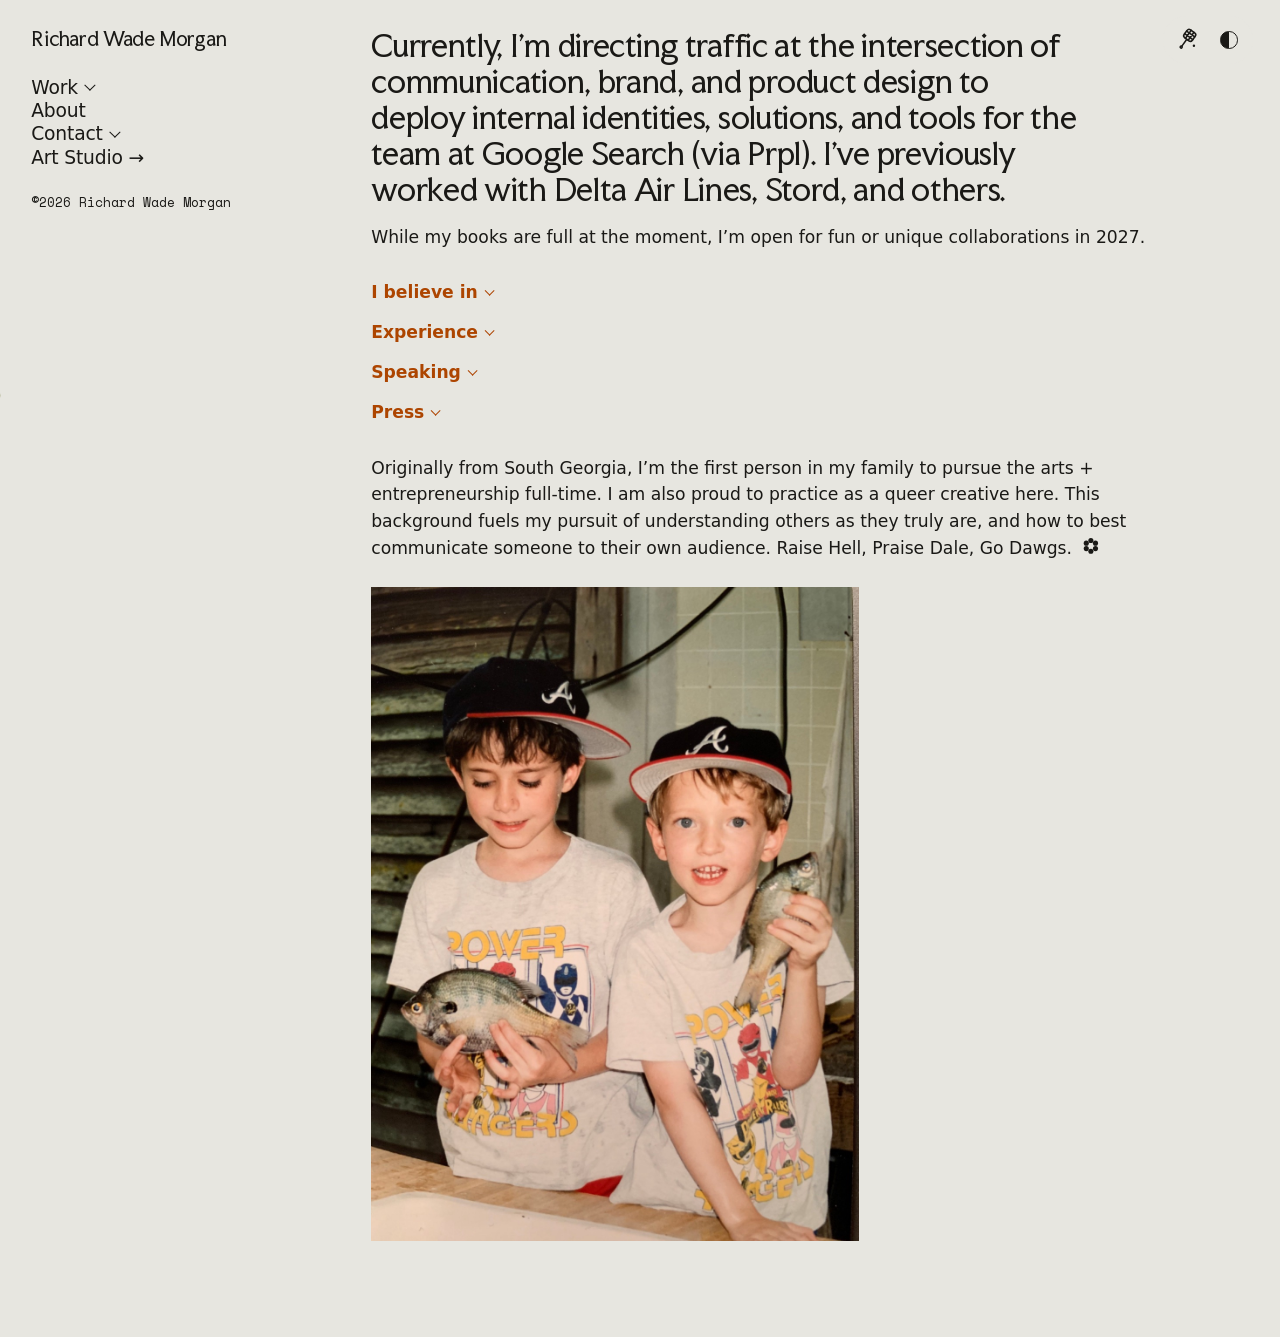
==== commit 2677e5c1: "Centennial and Pride rework, two-column text, Ideation labels, shared carousel - Centennial: merch a" ====
--- a/about.html
+++ b/about.html
@@ -120,8 +120,7 @@
                 <li>informed decisions rooted in data and strategy</li>
                 <li>moving and leading with intention</li>
                 <li>usefulness in everything that is made</li>
-                <li>service-based mindsets help everyone</li>
-                <li>there is no reason something cannot be beautiful</li>
+                <li>the potential for everything to be beautiful</li>
               </ul>
             </div>
           </div>
--- a/css/layout.css
+++ b/css/layout.css
@@ -105,6 +105,7 @@
 #project-body > .story-media + .story-media { margin-block-start: var(--media-gap); }
 #project-body > .story-media--stage + .story-media--stage { margin-block-start: 0; }
 #project-body > .story-text + .story-text { margin-block-start: var(--flow); }
+#project-body > .story-passage + .story-passage { margin-block-start: var(--flow); }
 #project-body > .story-label + .story-media { margin-block-start: var(--space-xs); }
 #project-body > .story-note { margin-block-start: var(--space-s); }
 
--- a/css/components.css
+++ b/css/components.css
@@ -689,6 +689,7 @@
 }
 
 .figure__trigger:hover img { transform: scale(1.015); }
+.story-media--still .figure__trigger:hover img { transform: none; }
 
 .figure figcaption,
 .story-caption {
@@ -709,6 +710,18 @@
   line-height: 1.6;
   color: var(--color-text-muted);
 }
+
+/* A passage: neighboring paragraphs, set in two columns across the full width
+   of the pictures on a wide screen. */
+.story-passage > p { margin: 0; }
+.story-passage > p + p { margin-block-start: var(--flow); }
+
+@media (min-width: 72rem) {
+  .story-passage { column-count: 2; column-gap: var(--space-l); }
+}
+
+#project-body > p.story-text,
+#project-body > .story-note { max-width: none; }
 
 .story-label {
   font-family: var(--font-mono);
@@ -977,28 +990,10 @@
 }
 
 /* Hover zoom ------------------------------------------------------------------ */
-.zoom-lens {
-  --lens: clamp(8rem, 13vw, 12rem);
-  position: absolute;
-  z-index: 3;
-  inline-size: var(--lens);
-  block-size: var(--lens);
-  border-radius: 50%;
-  background-color: var(--color-surface);
-  background-repeat: no-repeat;
-  box-shadow: 0 0 0 3px var(--color-surface), 0 0 0 4px var(--color-line), 0 1rem 2.25rem -0.5rem rgb(0 0 0 / 0.45);
-  opacity: 0;
-  transform: scale(0.85);
-  pointer-events: none;
-  transition: opacity var(--dur-fast) var(--ease-standard), transform var(--dur-base) var(--ease-out);
-}
-
-.is-zoom-lens.is-zooming .zoom-lens { opacity: 1; transform: none; }
-
 .figure__trigger.is-zoomable:hover img { transform: none; }
 
-.is-zoom-pan img { transition: transform var(--dur-base) var(--ease-out); }
-.is-zoom-pan.is-zooming img { transform: scale(var(--zoom, 2.5)); transition-duration: 120ms; }
+.is-zoomable img { transition: transform var(--dur-base) var(--ease-out); }
+.is-zoomable.is-zooming img { transform: scale(var(--zoom, 2.5)); transition-duration: 120ms; }
 
 /* A soft panel behind transparent product shots: they sit on the surface like
    things on a shelf, and meet edge to edge. */
@@ -1048,6 +1043,21 @@
 .video__toggle:focus-visible { opacity: 1; }
 
 @media (hover: none) { .video__toggle { opacity: 1; } }
+
+/* Gallery: rows are packed by js/blocks.js, each row one height. */
+.gallery {
+  display: flex;
+  flex-direction: column;
+  gap: var(--media-gap);
+}
+
+.gallery__row {
+  display: flex;
+  gap: var(--media-gap);
+  align-items: flex-start;
+}
+
+.gallery__row > .figure { flex: var(--ar) 1 0%; }
 
 /* Narrow screens: pictures stack or pair up, and the special layouts relax
    into plain columns. */
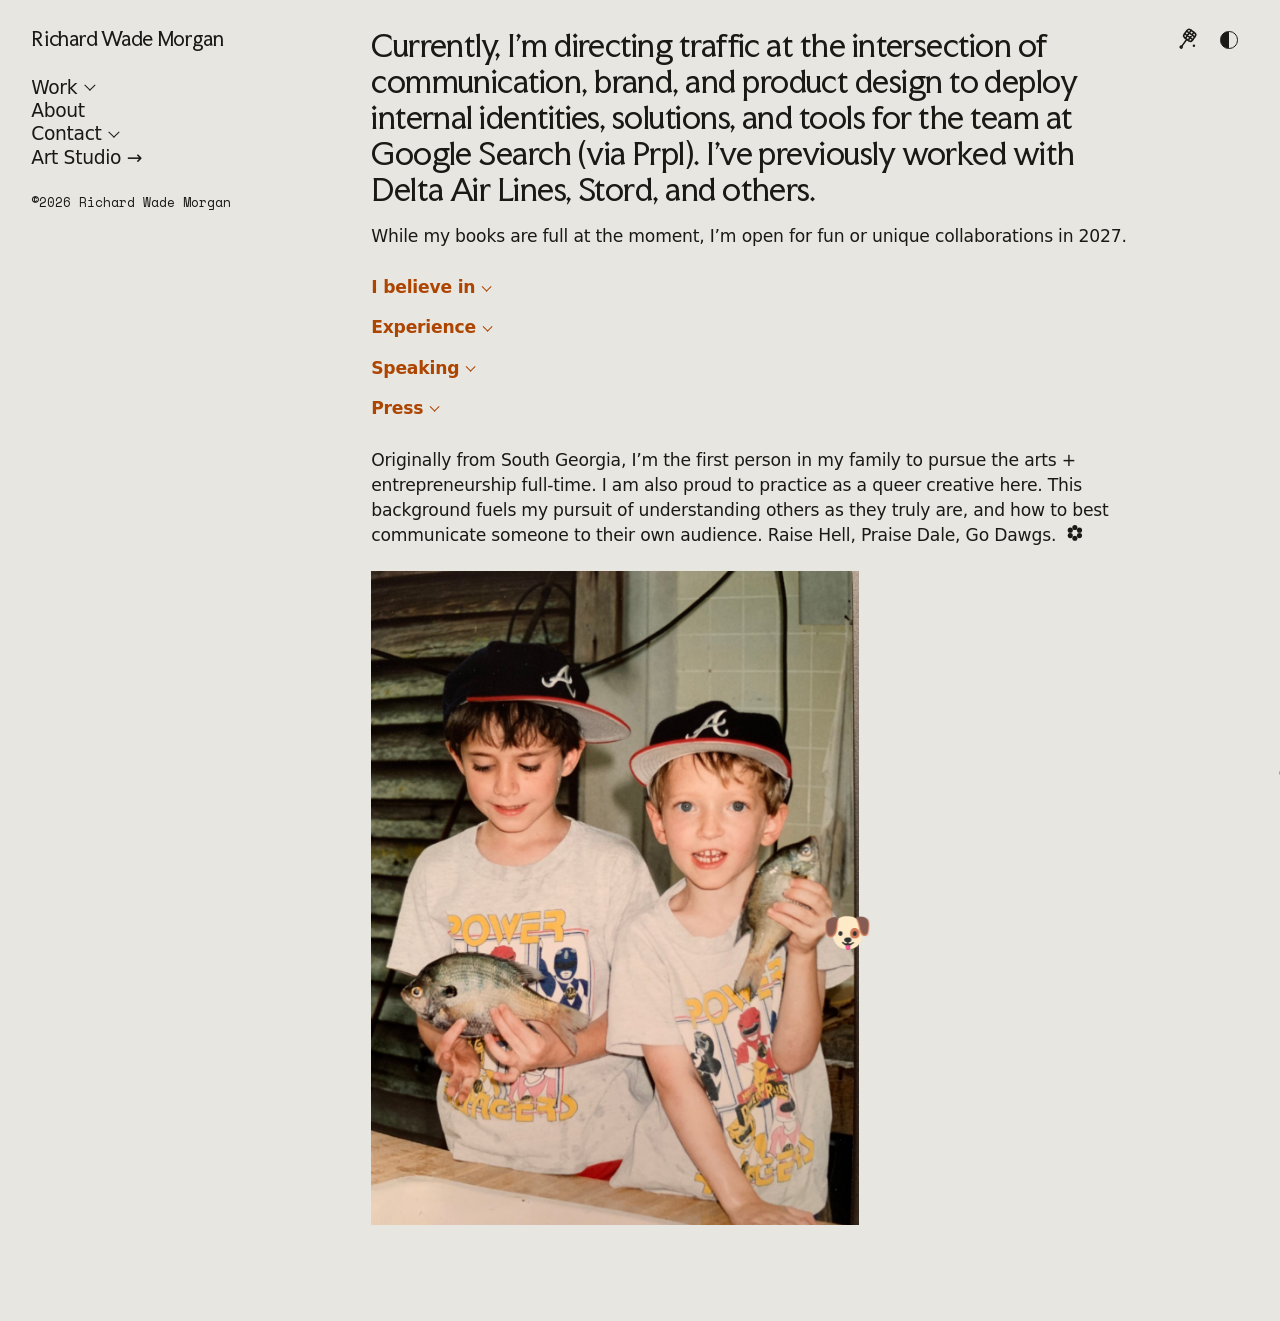
==== commit 38c0886d: "Instrument Sans body font; more whitespace around text, tighter type - Swap Hanken Grotesk for self-" ====
--- a/about.html
+++ b/about.html
@@ -21,7 +21,7 @@
   <link rel="icon" type="image/svg+xml" href="assets/favicon.svg">
   <link rel="icon" type="image/png" sizes="32x32" href="assets/favicon-32.png">
   <link rel="apple-touch-icon" href="assets/apple-touch-icon.png">
-  <link rel="preload" href="assets/fonts/hanken-grotesk-latin.woff2" as="font" type="font/woff2" crossorigin>
+  <link rel="preload" href="assets/fonts/instrument-sans-latin.woff2" as="font" type="font/woff2" crossorigin>
   <link rel="preload" href="assets/fonts/faculty-glyphic-latin.woff2" as="font" type="font/woff2" crossorigin>
   <link rel="preload" href="assets/fonts/space-mono-latin.woff2" as="font" type="font/woff2" crossorigin>
 
--- a/css/fonts.css
+++ b/css/fonts.css
@@ -1,5 +1,5 @@
 /* Self-hosted fonts (latin and latin-ext subsets), so text never waits on a
-   third-party server. Faculty Glyphic, Hanken Grotesk (variable), and Space Mono
+   third-party server. Faculty Glyphic, Instrument Sans (variable), and Space Mono
    are licensed under the SIL Open Font License. */
 
 /* Faculty Glyphic, latin-ext */
@@ -22,23 +22,25 @@
   unicode-range: U+0000-00FF, U+0131, U+0152-0153, U+02BB-02BC, U+02C6, U+02DA, U+02DC, U+0304, U+0308, U+0329, U+2000-206F, U+20AC, U+2122, U+2191, U+2193, U+2212, U+2215, U+FEFF, U+FFFD;
 }
 
-/* Hanken Grotesk, latin-ext */
+/* Instrument Sans, latin-ext */
 @font-face {
-  font-family: 'Hanken Grotesk';
+  font-family: 'Instrument Sans';
   font-style: normal;
-  font-weight: 100 900;
+  font-weight: 400 700;
+  font-stretch: 75% 100%;
   font-display: swap;
-  src: url(../assets/fonts/hanken-grotesk-latin-ext.woff2) format('woff2');
+  src: url(../assets/fonts/instrument-sans-latin-ext.woff2) format('woff2');
   unicode-range: U+0100-02BA, U+02BD-02C5, U+02C7-02CC, U+02CE-02D7, U+02DD-02FF, U+0304, U+0308, U+0329, U+1D00-1DBF, U+1E00-1E9F, U+1EF2-1EFF, U+2020, U+20A0-20AB, U+20AD-20C4, U+2113, U+2C60-2C7F, U+A720-A7FF;
 }
 
-/* Hanken Grotesk, latin */
+/* Instrument Sans, latin */
 @font-face {
-  font-family: 'Hanken Grotesk';
+  font-family: 'Instrument Sans';
   font-style: normal;
-  font-weight: 100 900;
+  font-weight: 400 700;
+  font-stretch: 75% 100%;
   font-display: swap;
-  src: url(../assets/fonts/hanken-grotesk-latin.woff2) format('woff2');
+  src: url(../assets/fonts/instrument-sans-latin.woff2) format('woff2');
   unicode-range: U+0000-00FF, U+0131, U+0152-0153, U+02BB-02BC, U+02C6, U+02DA, U+02DC, U+0304, U+0308, U+0329, U+2000-206F, U+20AC, U+2122, U+2191, U+2193, U+2212, U+2215, U+FEFF, U+FFFD;
 }
 
--- a/css/tokens.css
+++ b/css/tokens.css
@@ -17,6 +17,24 @@
    To retune the site, change a token here. To add a theme, add a block like
    the dark one in section 3.
    ========================================================================== */
+
+
+/* 0. THE COLOR COMPONENT ----------------------------------------------------
+   Every theme color is registered as a real color value that can animate, and
+   :root eases all of them together (see the end of section 3). Because every
+   header, body, menu, and panel reads the same animating value, they all move
+   between light and dark on exactly the same frame, with no seams between
+   layout areas. */
+@property --color-bg { syntax: "<color>"; inherits: true; initial-value: #e7e6e0; }
+@property --color-surface { syntax: "<color>"; inherits: true; initial-value: #ffffff; }
+@property --color-text { syntax: "<color>"; inherits: true; initial-value: #1a1916; }
+@property --color-text-muted { syntax: "<color>"; inherits: true; initial-value: #55544f; }
+@property --color-accent { syntax: "<color>"; inherits: true; initial-value: #ad4500; }
+@property --color-line { syntax: "<color>"; inherits: true; initial-value: rgb(26 25 22 / 0.2); }
+@property --color-fill { syntax: "<color>"; inherits: true; initial-value: rgb(26 25 22 / 0.08); }
+@property --color-media-bg { syntax: "<color>"; inherits: true; initial-value: #dddcd5; }
+@property --color-chrome { syntax: "<color>"; inherits: true; initial-value: rgb(231 230 224 / 0.94); }
+@property --color-tool { syntax: "<color>"; inherits: true; initial-value: #1a1916; }
 
 
 /* 1. PRIMITIVE PALETTE ----------------------------------------------------- */
@@ -97,10 +115,26 @@
 }
 
 
+/* The one place the light ⇄ dark crossfade is defined. */
+:root {
+  transition:
+    --color-bg var(--dur-theme) var(--ease-standard),
+    --color-surface var(--dur-theme) var(--ease-standard),
+    --color-text var(--dur-theme) var(--ease-standard),
+    --color-text-muted var(--dur-theme) var(--ease-standard),
+    --color-accent var(--dur-theme) var(--ease-standard),
+    --color-line var(--dur-theme) var(--ease-standard),
+    --color-fill var(--dur-theme) var(--ease-standard),
+    --color-media-bg var(--dur-theme) var(--ease-standard),
+    --color-chrome var(--dur-theme) var(--ease-standard),
+    --color-tool var(--dur-theme) var(--ease-standard);
+}
+
+
 /* 4. TYPOGRAPHY ------------------------------------------------------------
    Faculty Glyphic: ONLY the site name and the intro statements (the h1 on
    the home and About pages). It is decorative, so it is used sparingly.
-   Hanken Grotesk (variable, 100–900): everything else, including the
+   Instrument Sans (variable, 400–700): everything else, including the
    navigation, project titles, body copy, and h2 labels.
    Space Mono: captions, credits, small print.
 
@@ -109,7 +143,7 @@
    jumping at breakpoints. */
 :root {
   --font-intro:   "Faculty Glyphic", "Iowan Old Style", "Palatino Linotype", Georgia, serif;
-  --font-body:    "Hanken Grotesk", system-ui, -apple-system, "Segoe UI", sans-serif;
+  --font-body:    "Instrument Sans", system-ui, -apple-system, "Segoe UI", sans-serif;
   --font-mono:    "Space Mono", ui-monospace, "SF Mono", Menlo, Consolas, monospace;
 
   --fs-mono: clamp(0.75rem, 0.73rem + 0.1vw, 0.8125rem);  /* 12 → 13px   */
@@ -122,12 +156,13 @@
 
   --lh-tight: 1.2;
   --lh-snug:  1.25;
-  --lh-body:  1.55;
-
-  --track-display: -0.01em;
+  --lh-body:  1.45;
+
+  --track-display: -0.018em;
+  --track-body:    -0.012em;
 
   --weight-regular: 400;
-  --weight-title:   340;   /* Hanken is variable: light, elegant titles */
+  --weight-title:   400;   /* Instrument Sans starts at 400 */
   --weight-label:   600;
 }
 
@@ -142,8 +177,9 @@
   --space-xl:  clamp(2rem, 1.6rem + 1vw, 3rem);
   --space-2xl: clamp(3rem, 2.2rem + 2vw, 5rem);
   --space-3xl: clamp(4rem, 2.8rem + 4vw, 8rem);
-
-  --flow: 1.5em;          /* default vertical rhythm between text blocks */
+  --space-text: clamp(3rem, 2.3rem + 3vw, 6.5rem);   /* air above and below a block of text */
+
+  --flow: 1.35em;          /* default vertical rhythm between text blocks */
 }
 
 
@@ -172,7 +208,6 @@
   --dur-slow:  600ms;
   --dur-slide: 900ms;
   --dur-theme: 700ms;     /* light ⇄ dark crossfade */
-  --dur-menu-out: 600ms;  /* phone menu fading away as a new page loads */
   --dur-enter: 1000ms;    /* entrance of the page chrome and content */
 
   --z-content:  1;
--- a/css/base.css
+++ b/css/base.css
@@ -2,12 +2,12 @@
    BASE
    --------------------------------------------------------------------------
    Reset, document defaults, and the three core text styles:
-     h1    Hanken Grotesk 340, fluid 24 → 36px (page and project titles)
+     h1    Instrument Sans 400, fluid 24 → 36px (page and project titles)
            .intro: Faculty Glyphic, fluid 26 → 42px (the home and About
            intro statements, the only place that font is used besides
            the site name)
-     h2    Hanken Grotesk 600, body size        (section labels)
-     body  Hanken Grotesk 400, fluid 16 → 18px  (everything else)
+     h2    Instrument Sans 600, body size        (section labels)
+     body  Instrument Sans 400, fluid 16 → 18px  (everything else)
    ========================================================================== */
 
 /* Reset ------------------------------------------------------------------- */
@@ -44,22 +44,10 @@
   font-size: var(--fs-body);
   font-weight: var(--weight-regular);
   line-height: var(--lh-body);
+  letter-spacing: var(--track-body);
   font-optical-sizing: auto;
   -webkit-font-smoothing: antialiased;
   text-rendering: optimizeLegibility;
-}
-
-/* Smooth light ⇄ dark: colors ease for a moment around a theme change
-   (theme.js adds the class, then removes it). */
-html.theme-transition,
-html.theme-transition *,
-html.theme-transition *::before,
-html.theme-transition *::after {
-  transition:
-    background-color var(--dur-theme) var(--ease-standard),
-    color var(--dur-theme) var(--ease-standard),
-    border-color var(--dur-theme) var(--ease-standard),
-    fill var(--dur-theme) var(--ease-standard) !important;
 }
 
 /* Text styles ------------------------------------------------------------- */
@@ -98,6 +86,7 @@
 
 .mono {
   font-family: var(--font-mono);
+  letter-spacing: 0;
   font-size: var(--fs-mono);
   line-height: 1.5;
 }
@@ -142,6 +131,7 @@
   color: var(--color-bg);
   font-size: var(--fs-mono);
   font-family: var(--font-mono);
+  letter-spacing: 0;
   text-decoration: none;
   transform: translateY(-200%);
 }
--- a/css/layout.css
+++ b/css/layout.css
@@ -104,10 +104,15 @@
    passage. */
 #project-body > .story-media + .story-media { margin-block-start: var(--media-gap); }
 #project-body > .story-media--stage + .story-media--stage { margin-block-start: 0; }
+/* Modernist air: a block of text sits in generous space above and below. */
+#project-body > .story-text,
+#project-body > .story-passage { margin-block: var(--space-text); }
+#project-body > .story-passage + .story-passage,
 #project-body > .story-text + .story-text { margin-block-start: var(--flow); }
-#project-body > .story-passage + .story-passage { margin-block-start: var(--flow); }
+#project-body > .story-note { margin-block: var(--space-xl); }
+#project-body > .story-label + .story-text,
+#project-body > .story-label + .story-passage { margin-block-start: var(--space-m); }
 #project-body > .story-label + .story-media { margin-block-start: var(--space-xs); }
-#project-body > .story-note { margin-block-start: var(--space-s); }
 
 /* The skip link focuses <main>; it needs no visible outline of its own. */
 main:focus { outline: none; }
--- a/css/components.css
+++ b/css/components.css
@@ -260,6 +260,12 @@
       visibility 0s linear var(--dur-base);
   }
 
+  /* A closed menu is invisible AND untouchable. Without this, the open "Work"
+     list inside it (which sets its own visibility, so it shows through the
+     hidden menu) could still catch taps and send a visitor to another
+     project. Everything inside inherits this. */
+  .drawer:not(.is-open) { pointer-events: none; }
+
   .drawer.is-open {
     visibility: visible;
     opacity: 1;
@@ -268,15 +274,6 @@
   }
 
   .nav { margin-block-start: var(--space-m); }
-
-  /* Following a link from the open menu: a slow, even fade with no sliding, so
-     the menu melts away while the next page comes in. */
-  html.is-leaving .drawer {
-    transform: none;
-    transition:
-      opacity var(--dur-menu-out) var(--ease-standard),
-      visibility 0s linear var(--dur-menu-out);
-  }
 
   /* Slightly larger type in the full-screen menu, with roomier tap targets. */
   .nav__list { font-size: var(--fs-nav-mobile); }
@@ -402,6 +399,7 @@
   gap: var(--space-xs);
   margin-block-start: var(--space-l);
   font-family: var(--font-mono);
+  letter-spacing: 0;
   font-size: var(--fs-mono);
   line-height: 1.4;
 }
@@ -649,6 +647,7 @@
 .slider__meta {
   margin-block-start: var(--space-xs);
   font-family: var(--font-mono);
+  letter-spacing: 0;
   font-size: var(--fs-mono);
   line-height: 1.5;
 }
@@ -696,6 +695,7 @@
   max-width: var(--measure);
   margin-block-start: var(--space-xs);
   font-family: var(--font-mono);
+  letter-spacing: 0;
   font-size: var(--fs-mono);
   line-height: 1.55;
   color: var(--color-text-muted);
@@ -706,6 +706,7 @@
 .story-note {
   max-width: var(--measure);
   font-family: var(--font-mono);
+  letter-spacing: 0;
   font-size: var(--fs-mono);
   line-height: 1.6;
   color: var(--color-text-muted);
@@ -845,6 +846,8 @@
   scroll-snap-type: x mandatory;
   scrollbar-width: none;
   -webkit-overflow-scrolling: touch;
+  overscroll-behavior-x: contain;       /* a swipe stays in the carousel; it never turns into "back" */
+  touch-action: pan-x pan-y;
 }
 
 .carousel__viewport::-webkit-scrollbar { display: none; }
@@ -864,6 +867,7 @@
   gap: var(--space-s);
   margin-block-start: var(--space-xs);
   font-family: var(--font-mono);
+  letter-spacing: 0;
   font-size: var(--fs-mono);
   line-height: 1.5;
   color: var(--color-text-muted);
@@ -901,6 +905,19 @@
 .carousel__count { flex: none; }
 .carousel__caption { min-width: 0; margin: 0; }
 
+/* On a phone the caption gets its own line, smaller, under the buttons and
+   counter, instead of being squeezed in beside them. */
+@media (max-width: 51.999rem) {
+  .carousel__bar { flex-wrap: wrap; row-gap: var(--space-xs); }
+  .carousel__caption {
+    flex: 1 0 100%;
+    order: 3;
+    font-size: 0.72rem;
+    line-height: 1.5;
+    letter-spacing: 0;
+  }
+}
+
 /* Carousel variants ----------------------------------------------------------- */
 
 /* peek: the current slide sits at the center and its neighbors show at the
@@ -1033,6 +1050,7 @@
   background: rgb(0 0 0 / 0.55);
   color: #fff;
   font-family: var(--font-mono);
+  letter-spacing: 0;
   font-size: var(--fs-mono);
   cursor: pointer;
   opacity: 0;
@@ -1058,6 +1076,7 @@
 }
 
 .gallery__row > .figure { flex: var(--ar) 1 0%; }
+.gallery__row--loose > .figure { flex: none; width: calc(var(--ar) * var(--h)); }
 
 /* Narrow screens: pictures stack or pair up, and the special layouts relax
    into plain columns. */
@@ -1105,6 +1124,7 @@
 .credits {
   max-width: var(--measure);
   font-family: var(--font-mono);
+  letter-spacing: 0;
   font-size: var(--fs-mono);
   line-height: 1.55;
 }
@@ -1136,6 +1156,7 @@
   display: block;
   margin-block-end: var(--space-2xs);
   font-family: var(--font-mono);
+  letter-spacing: 0;
   font-size: var(--fs-mono);
   color: var(--color-text-muted);
 }
@@ -1304,6 +1325,9 @@
   block-size: 100dvh;
   background: var(--color-lightbox);
   color: var(--color-on-lightbox);
+  overflow: hidden;
+  touch-action: none;                   /* our own swipe, pinch, and pan (see js/lightbox.js) */
+  overscroll-behavior: contain;
 }
 
 .lightbox[open] {
@@ -1326,11 +1350,19 @@
   block-size: auto;
   object-fit: contain;
   -webkit-user-drag: none;
-}
+  user-select: none;
+  -webkit-user-select: none;
+  transform-origin: center;
+  will-change: transform;
+}
+
+.lightbox.is-zoomed { cursor: grab; }
+.lightbox.is-zoomed .lightbox__caption { opacity: 0; }
 
 .lightbox__caption {
   max-inline-size: 60ch;
   font-family: var(--font-mono);
+  letter-spacing: 0;
   font-size: var(--fs-mono);
   line-height: 1.5;
   text-align: center;
--- a/css/motion.css
+++ b/css/motion.css
@@ -100,20 +100,9 @@
     transform 220ms var(--ease-standard);
 }
 
-html.is-leaving-menu .content { transition-duration: var(--dur-menu-out); }
-
 html.is-leaving .content {
   opacity: 0;
   transform: translateY(0.5rem);
-}
-
-
-/* Theme change ---------------------------------------------------------------
-   Where the browser supports View Transitions, the whole page crossfades
-   between light and dark. Elsewhere, colors ease (see base.css). */
-::view-transition-group(root) {
-  animation-duration: var(--dur-theme);
-  animation-timing-function: var(--ease-standard);
 }
 
 
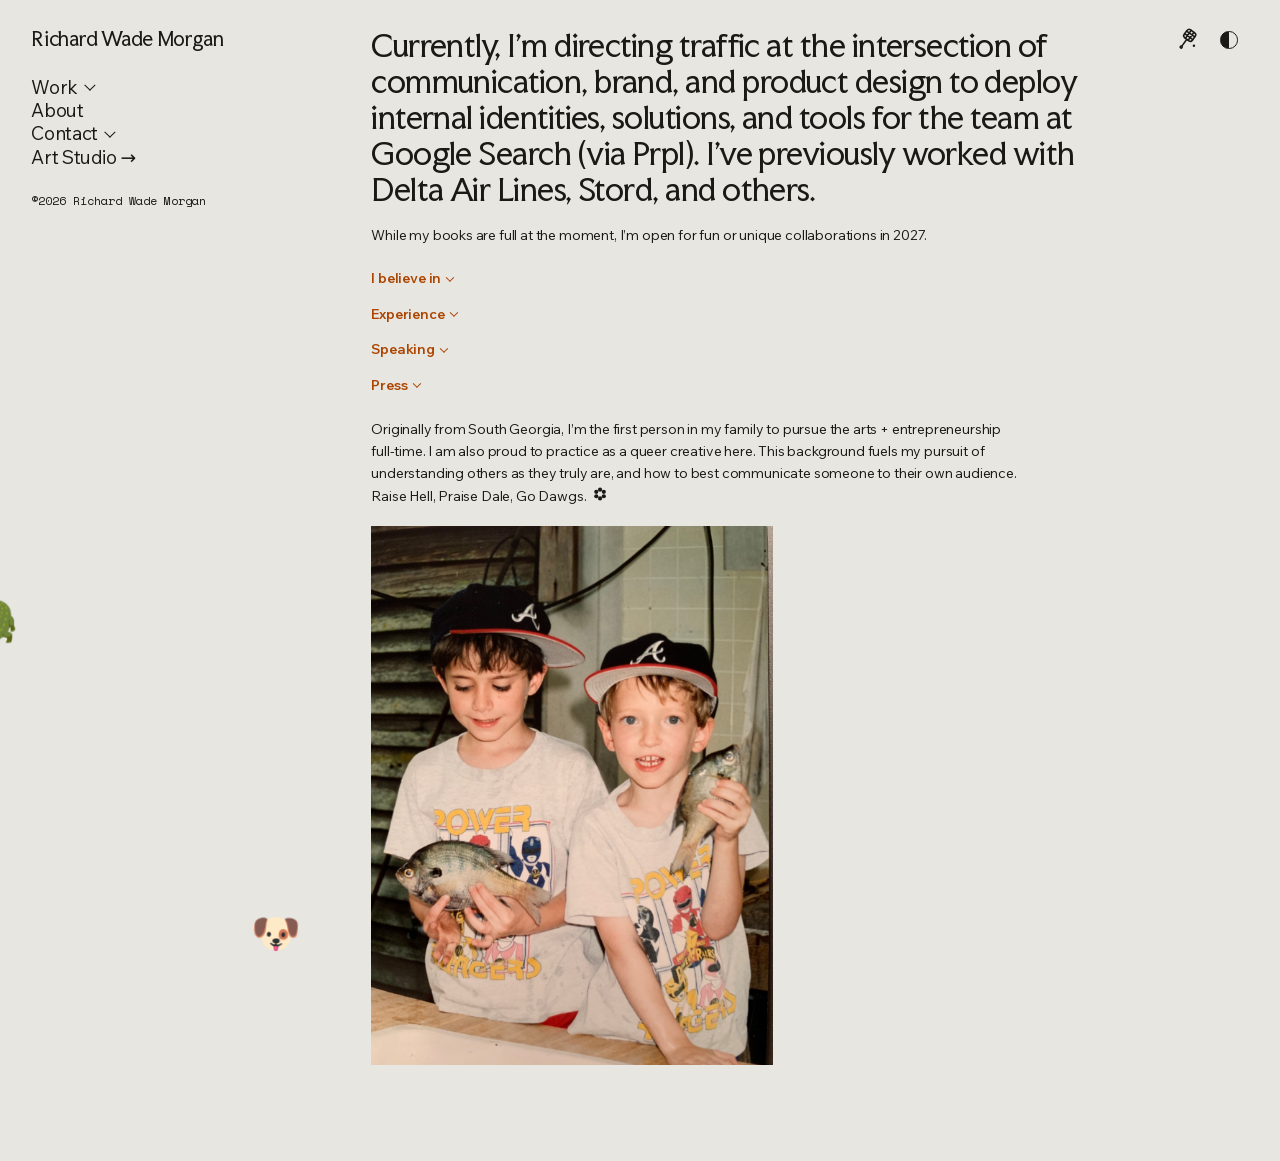
==== commit 66e6a5b5: "Wix Madefor Text at 14px, softer body copy, Stord and About updates - Swap body font to self-hosted " ====
--- a/about.html
+++ b/about.html
@@ -21,7 +21,7 @@
   <link rel="icon" type="image/svg+xml" href="assets/favicon.svg">
   <link rel="icon" type="image/png" sizes="32x32" href="assets/favicon-32.png">
   <link rel="apple-touch-icon" href="assets/apple-touch-icon.png">
-  <link rel="preload" href="assets/fonts/instrument-sans-latin.woff2" as="font" type="font/woff2" crossorigin>
+  <link rel="preload" href="assets/fonts/wix-madefor-text-latin.woff2" as="font" type="font/woff2" crossorigin>
   <link rel="preload" href="assets/fonts/faculty-glyphic-latin.woff2" as="font" type="font/woff2" crossorigin>
   <link rel="preload" href="assets/fonts/space-mono-latin.woff2" as="font" type="font/woff2" crossorigin>
 
@@ -116,11 +116,11 @@
           <div class="acc__panel" id="about-believe">
             <div>
               <ul class="plain-list plain-list--bulleted">
-                <li>authentic voice over trendy flare</li>
-                <li>informed decisions rooted in data and strategy</li>
-                <li>moving and leading with intention</li>
-                <li>usefulness in everything that is made</li>
-                <li>the potential for everything to be beautiful</li>
+                <li>Elevating authentic ethos before assimilating to trend</li>
+                <li>Making informed decisions rooted in data and strategy</li>
+                <li>Moving and leading with intention</li>
+                <li>Encoding usefulness into every element of design work</li>
+                <li>Understanding everything has potential for beauty</li>
               </ul>
             </div>
           </div>
--- a/css/fonts.css
+++ b/css/fonts.css
@@ -1,5 +1,5 @@
 /* Self-hosted fonts (latin and latin-ext subsets), so text never waits on a
-   third-party server. Faculty Glyphic, Instrument Sans (variable), and Space Mono
+   third-party server. Faculty Glyphic, Wix Madefor Text (variable), and Space Mono
    are licensed under the SIL Open Font License. */
 
 /* Faculty Glyphic, latin-ext */
@@ -22,25 +22,23 @@
   unicode-range: U+0000-00FF, U+0131, U+0152-0153, U+02BB-02BC, U+02C6, U+02DA, U+02DC, U+0304, U+0308, U+0329, U+2000-206F, U+20AC, U+2122, U+2191, U+2193, U+2212, U+2215, U+FEFF, U+FFFD;
 }
 
-/* Instrument Sans, latin-ext */
+/* Wix Madefor Text, latin-ext */
 @font-face {
-  font-family: 'Instrument Sans';
+  font-family: 'Wix Madefor Text';
   font-style: normal;
-  font-weight: 400 700;
-  font-stretch: 75% 100%;
+  font-weight: 400 800;
   font-display: swap;
-  src: url(../assets/fonts/instrument-sans-latin-ext.woff2) format('woff2');
+  src: url(../assets/fonts/wix-madefor-text-latin-ext.woff2) format('woff2');
   unicode-range: U+0100-02BA, U+02BD-02C5, U+02C7-02CC, U+02CE-02D7, U+02DD-02FF, U+0304, U+0308, U+0329, U+1D00-1DBF, U+1E00-1E9F, U+1EF2-1EFF, U+2020, U+20A0-20AB, U+20AD-20C4, U+2113, U+2C60-2C7F, U+A720-A7FF;
 }
 
-/* Instrument Sans, latin */
+/* Wix Madefor Text, latin */
 @font-face {
-  font-family: 'Instrument Sans';
+  font-family: 'Wix Madefor Text';
   font-style: normal;
-  font-weight: 400 700;
-  font-stretch: 75% 100%;
+  font-weight: 400 800;
   font-display: swap;
-  src: url(../assets/fonts/instrument-sans-latin.woff2) format('woff2');
+  src: url(../assets/fonts/wix-madefor-text-latin.woff2) format('woff2');
   unicode-range: U+0000-00FF, U+0131, U+0152-0153, U+02BB-02BC, U+02C6, U+02DA, U+02DC, U+0304, U+0308, U+0329, U+2000-206F, U+20AC, U+2122, U+2191, U+2193, U+2212, U+2215, U+FEFF, U+FFFD;
 }
 
--- a/css/tokens.css
+++ b/css/tokens.css
@@ -28,6 +28,7 @@
 @property --color-bg { syntax: "<color>"; inherits: true; initial-value: #e7e6e0; }
 @property --color-surface { syntax: "<color>"; inherits: true; initial-value: #ffffff; }
 @property --color-text { syntax: "<color>"; inherits: true; initial-value: #1a1916; }
+@property --color-text-body { syntax: "<color>"; inherits: true; initial-value: #3b3a36; }
 @property --color-text-muted { syntax: "<color>"; inherits: true; initial-value: #55544f; }
 @property --color-accent { syntax: "<color>"; inherits: true; initial-value: #ad4500; }
 @property --color-line { syntax: "<color>"; inherits: true; initial-value: rgb(26 25 22 / 0.2); }
@@ -45,6 +46,7 @@
   --paper-300: #cfcdc6;
 
   --ink-900: #1a1916;     /* primary text */
+  --ink-800: #3b3a36;     /* project body copy: softer than ink-900, 9.1:1 on paper-100 */
   --ink-600: #55544f;     /* secondary text, 6:1 on paper-100 */
 
   --black: #000000;       /* photography stage: matches pure-black product shots */
@@ -54,6 +56,7 @@
   --night-700: #2b2b28;
 
   --bone-100: #ecebe5;    /* dark primary text */
+  --bone-200: #cfcec7;    /* dark project body copy, 11.9:1 on night-900 */
   --bone-400: #a9a8a1;    /* dark secondary text */
 
   /* Highlight orange, in two strengths. Each is tuned to clear 4.5:1 on the
@@ -70,6 +73,7 @@
   --color-bg:          var(--paper-100);
   --color-surface:     var(--paper-0);        /* menus, dialogs */
   --color-text:        var(--ink-900);
+  --color-text-body:   var(--ink-800);        /* project body copy only */
   --color-text-muted:  var(--ink-600);
   --color-accent:      var(--orange-700);     /* highlight: hover, current page, focus, tabs */
   --color-line:        rgb(26 25 22 / 0.2);   /* hairlines */
@@ -98,6 +102,7 @@
   --color-bg:          var(--night-900);
   --color-surface:     var(--night-800);
   --color-text:        var(--bone-100);
+  --color-text-body:   var(--bone-200);
   --color-text-muted:  var(--bone-400);
   --color-accent:      var(--orange-300);
   --color-line:        rgb(236 235 229 / 0.22);
@@ -121,6 +126,7 @@
     --color-bg var(--dur-theme) var(--ease-standard),
     --color-surface var(--dur-theme) var(--ease-standard),
     --color-text var(--dur-theme) var(--ease-standard),
+    --color-text-body var(--dur-theme) var(--ease-standard),
     --color-text-muted var(--dur-theme) var(--ease-standard),
     --color-accent var(--dur-theme) var(--ease-standard),
     --color-line var(--dur-theme) var(--ease-standard),
@@ -134,7 +140,7 @@
 /* 4. TYPOGRAPHY ------------------------------------------------------------
    Faculty Glyphic: ONLY the site name and the intro statements (the h1 on
    the home and About pages). It is decorative, so it is used sparingly.
-   Instrument Sans (variable, 400–700): everything else, including the
+   Wix Madefor Text (variable, 400–800): everything else, including the
    navigation, project titles, body copy, and h2 labels.
    Space Mono: captions, credits, small print.
 
@@ -143,11 +149,11 @@
    jumping at breakpoints. */
 :root {
   --font-intro:   "Faculty Glyphic", "Iowan Old Style", "Palatino Linotype", Georgia, serif;
-  --font-body:    "Instrument Sans", system-ui, -apple-system, "Segoe UI", sans-serif;
+  --font-body:    "Wix Madefor Text", system-ui, -apple-system, "Segoe UI", sans-serif;
   --font-mono:    "Space Mono", ui-monospace, "SF Mono", Menlo, Consolas, monospace;
 
-  --fs-mono: clamp(0.75rem, 0.73rem + 0.1vw, 0.8125rem);  /* 12 → 13px   */
-  --fs-body: clamp(1rem, 0.97rem + 0.13vw, 1.125rem);     /* 16 → 18px   */
+  --fs-mono:  clamp(0.6875rem, 0.67rem + 0.08vw, 0.72rem); /* 11 → 11.5px */
+  --fs-body:  0.875rem;                                    /* 14px        */
   --fs-h2:   var(--fs-body);                              /* label style */
   --fs-nav:  clamp(1.125rem, 1.09rem + 0.1vw, 1.3125rem); /* 18 → 21px   */
   --fs-nav-mobile: clamp(1.3125rem, 1.24rem + 0.35vw, 1.5rem); /* 21 → 24px, full-screen menu */
@@ -156,13 +162,13 @@
 
   --lh-tight: 1.2;
   --lh-snug:  1.25;
-  --lh-body:  1.45;
+  --lh-body:  1.6;
 
   --track-display: -0.018em;
   --track-body:    -0.012em;
 
   --weight-regular: 400;
-  --weight-title:   400;   /* Instrument Sans starts at 400 */
+  --weight-title:   400;
   --weight-label:   600;
 }
 
--- a/css/base.css
+++ b/css/base.css
@@ -2,12 +2,12 @@
    BASE
    --------------------------------------------------------------------------
    Reset, document defaults, and the three core text styles:
-     h1    Instrument Sans 400, fluid 24 → 36px (page and project titles)
+     h1    Wix Madefor Text 400, fluid 24 → 36px (page and project titles)
            .intro: Faculty Glyphic, fluid 26 → 42px (the home and About
            intro statements, the only place that font is used besides
            the site name)
-     h2    Instrument Sans 600, body size        (section labels)
-     body  Instrument Sans 400, fluid 16 → 18px  (everything else)
+     h2    Wix Madefor Text 600, body size        (section labels)
+     body  Wix Madefor Text 400, 14px            (everything else)
    ========================================================================== */
 
 /* Reset ------------------------------------------------------------------- */
--- a/css/layout.css
+++ b/css/layout.css
@@ -104,6 +104,9 @@
    passage. */
 #project-body > .story-media + .story-media { margin-block-start: var(--media-gap); }
 #project-body > .story-media--stage + .story-media--stage { margin-block-start: 0; }
+/* Project body copy is a softer dark grey than the black of the navigation. */
+#project-body .story-text { color: var(--color-text-body); }
+
 /* Modernist air: a block of text sits in generous space above and below. */
 #project-body > .story-text,
 #project-body > .story-passage { margin-block: var(--space-text); }
--- a/css/components.css
+++ b/css/components.css
@@ -21,11 +21,19 @@
 }
 
 .brand {
+  position: relative;
   font-family: var(--font-intro);
   font-size: var(--fs-nav);
   line-height: var(--lh-snug);
   letter-spacing: var(--track-display);
   text-decoration: none;
+}
+
+/* A larger invisible tap area around the site name (the text itself stays put). */
+.brand::after {
+  content: "";
+  position: absolute;
+  inset: -0.6rem -0.5rem;
 }
 
 .brand:hover { color: var(--color-accent); }
@@ -912,7 +920,7 @@
   .carousel__caption {
     flex: 1 0 100%;
     order: 3;
-    font-size: 0.72rem;
+    font-size: 0.6875rem;
     line-height: 1.5;
     letter-spacing: 0;
   }
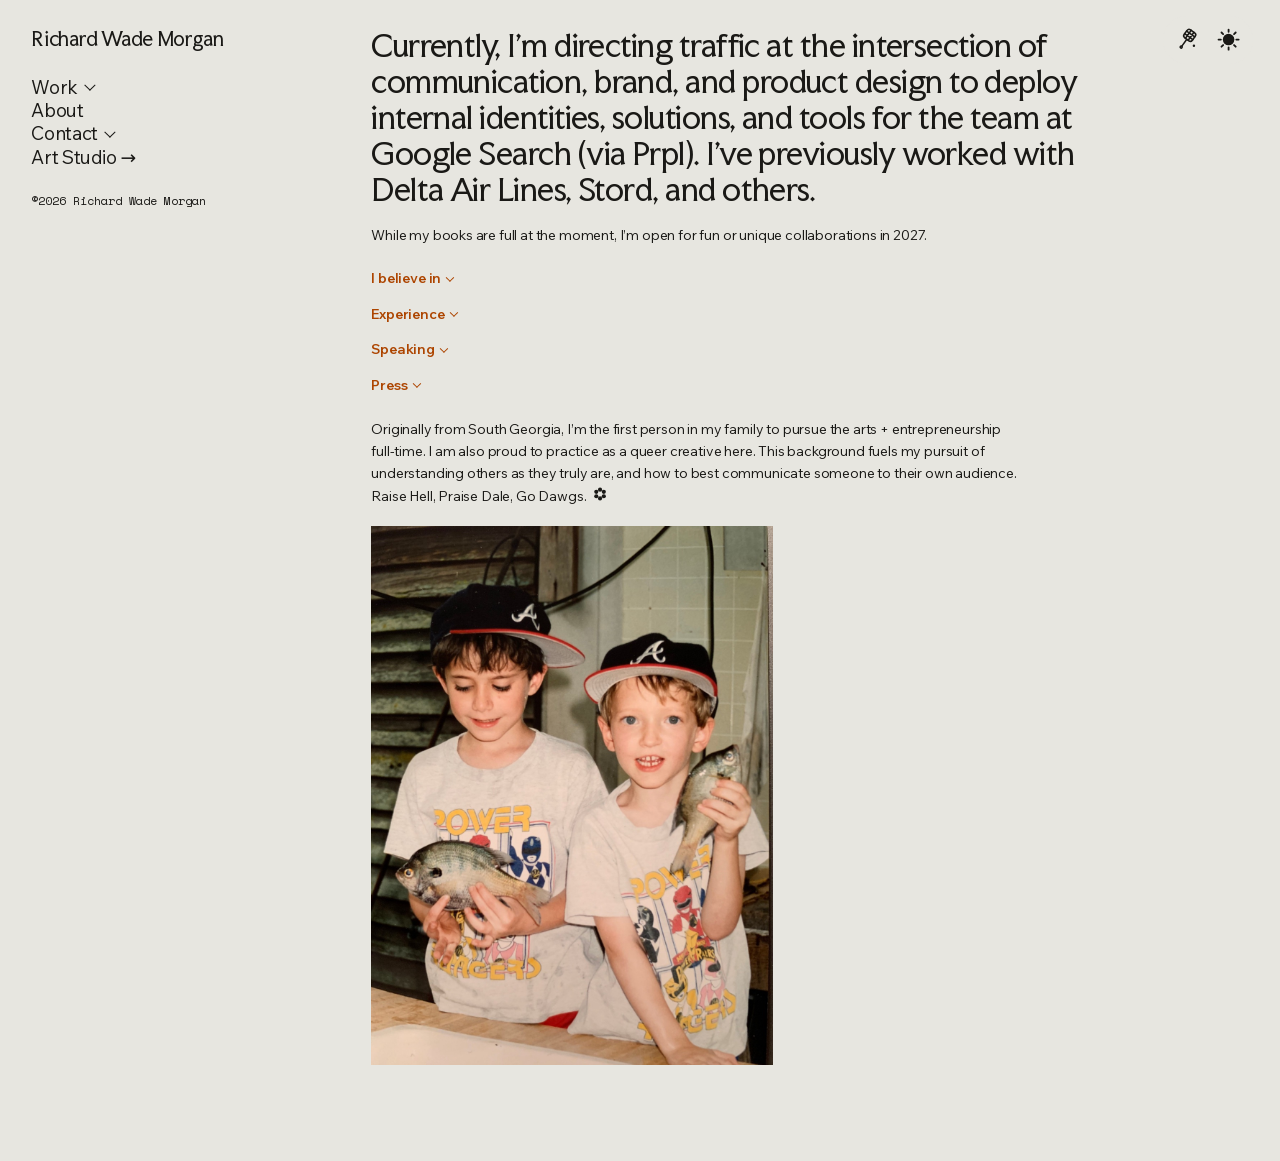
==== commit df7db30b: "Moon/sun theme icon with circular reveal; remove Hooters slide - Theme toggle: crescent moon in dark" ====
--- a/about.html
+++ b/about.html
@@ -59,7 +59,11 @@
             </svg>
           </button>
           <button type="button" class="tool-btn theme-toggle" data-theme-toggle aria-pressed="false" aria-label="Dark mode" title="Dark mode">
-            <span class="theme-toggle__icon" aria-hidden="true"></span>
+            <svg class="theme-toggle__icon" viewBox="0 0 24 24" aria-hidden="true" focusable="false">
+              <defs><mask id="tt-mask"><rect width="24" height="24" fill="#fff"/><circle class="theme-toggle__cut" cx="16.5" cy="7.5" r="8" fill="#000"/></mask></defs>
+              <g mask="url(#tt-mask)"><circle class="theme-toggle__disc" cx="12" cy="12" r="8.5"/></g>
+              <path class="theme-toggle__rays" d="M12 1.6v2.4M12 20v2.4M1.6 12H4M20 12h2.4M4.65 4.65l1.7 1.7M17.65 17.65l1.7 1.7M4.65 19.35l1.7-1.7M17.65 6.35l1.7-1.7"/>
+            </svg>
           </button>
         </div>
         <button class="menu-toggle" type="button" aria-expanded="false" aria-controls="drawer" aria-label="Menu">
--- a/css/layout.css
+++ b/css/layout.css
@@ -113,6 +113,7 @@
 #project-body > .story-passage + .story-passage,
 #project-body > .story-text + .story-text { margin-block-start: var(--flow); }
 #project-body > .story-note { margin-block: var(--space-xl); }
+#project-body > .project-intro { margin-block: var(--space-text); }
 #project-body > .story-label + .story-text,
 #project-body > .story-label + .story-passage { margin-block-start: var(--space-m); }
 #project-body > .story-label + .story-media { margin-block-start: var(--space-xs); }
--- a/css/components.css
+++ b/css/components.css
@@ -294,7 +294,7 @@
 
 /* 3. TOOLS, COLOPHON ------------------------------------------------------ */
 
-/* The swatter and half-moon sit together at the top right of the window on
+/* The swatter and moon/sun sit together at the top right of the window on
    wide screens (backed so they stay legible over images) and in the pinned
    masthead, between the name and "•••", on narrow ones. */
 .tools {
@@ -326,27 +326,43 @@
 
 .tool-btn:hover { background: var(--color-fill); }
 
-/* A half-filled circle (half moon). It turns over when the theme changes. */
+/* The theme icon: a crescent moon in dark mode that opens toward its upper
+   right corner, its bite sliding away and the disc shrinking into a sun with
+   rays, and back again. The colors and shapes come from the theme name on
+   <html>, so the drawing always matches the page. */
 .theme-toggle__icon {
-  inline-size: 1.1rem;
-  block-size: 1.1rem;
-  border: 1.5px solid currentColor;
-  border-radius: 50%;
-  background: linear-gradient(90deg, currentColor 50%, transparent 50%);
-  transition: transform var(--dur-theme) var(--ease-out);
-}
-
-.theme-toggle[aria-pressed="true"] .theme-toggle__icon { transform: rotate(180deg); }
-
-/* Windows high-contrast mode drops background fills, which would erase the
-   half-moon, so it is redrawn with system colors there. */
-@media (forced-colors: active) {
-  .theme-toggle__icon {
-    forced-color-adjust: none;
-    border-color: ButtonText;
-    background: linear-gradient(90deg, ButtonText 50%, transparent 50%);
-  }
-}
+  inline-size: 1.45rem;
+  block-size: 1.45rem;
+  overflow: visible;
+}
+
+.theme-toggle__disc,
+.theme-toggle__cut,
+.theme-toggle__rays {
+  transform-origin: 12px 12px;
+  transition:
+    transform var(--dur-theme) var(--ease-out),
+    opacity var(--dur-theme) var(--ease-out);
+}
+
+.theme-toggle__disc { fill: currentColor; }
+
+.theme-toggle__rays {
+  fill: none;
+  stroke: currentColor;
+  stroke-width: 1.9;
+  stroke-linecap: round;
+}
+
+/* Light mode: a sun. The bite has slid off to the upper right. */
+.theme-toggle__cut { transform: translate(17px, -17px); }
+.theme-toggle__disc { transform: scale(0.7); }
+.theme-toggle__rays { opacity: 1; transform: rotate(0deg) scale(1); }
+
+/* Dark mode: a crescent moon, bitten from the upper right. */
+:root[data-theme="dark"] .theme-toggle__cut { transform: none; }
+:root[data-theme="dark"] .theme-toggle__disc { transform: scale(1); }
+:root[data-theme="dark"] .theme-toggle__rays { opacity: 0; transform: rotate(-70deg) scale(0.55); }
 
 /* The fly swatter: line work. It tips over and the gnat disappears once the
    gnats have been swatted. */
@@ -1129,16 +1145,51 @@
 
 
 /* 8. CREDITS AND PROJECT PAGER --------------------------------------------- */
+/* The opening passage of a project: a headline sentence, the rest of the words
+   in two columns, then the team credits, all under the header picture. */
+.project-intro {
+  display: grid;
+  gap: var(--space-xl);
+}
+
+.project-intro__lead {
+  max-width: 40rem;
+  font-size: clamp(1.125rem, 0.95rem + 0.6vw, 1.5rem);   /* 18 → 24px */
+  font-weight: 400;
+  line-height: 1.32;
+  letter-spacing: -0.02em;
+  text-wrap: balance;
+  color: var(--color-text);
+}
+
+.project-intro__body { color: var(--color-text-body); }
+.project-intro__body p { margin: 0; }
+.project-intro__body p + p { margin-block-start: var(--flow); }
+
+@media (min-width: 72rem) {
+  .project-intro__body { column-count: 2; column-gap: var(--space-l); }
+}
+
+/* Credits: small mono type under a hairline, laid out on the same two columns
+   as the text above (label on the left, names on the right). */
 .credits {
-  max-width: var(--measure);
+  padding-block-start: var(--space-m);
+  border-block-start: 1px solid var(--color-line);
   font-family: var(--font-mono);
   letter-spacing: 0;
   font-size: var(--fs-mono);
-  line-height: 1.55;
-}
-
-.credits__label { display: block; }
-.credits > * + * { margin-block-start: var(--space-s); }
+  line-height: 1.6;
+  color: var(--color-text-muted);
+}
+
+.credits__row { display: grid; gap: var(--space-2xs); }
+.credits__row + .credits__row { margin-block-start: var(--space-s); }
+.credits__label { text-transform: uppercase; letter-spacing: 0.06em; }
+.credits__row p { margin: 0; color: var(--color-text); }
+
+@media (min-width: 52rem) {
+  .credits__row { grid-template-columns: 1fr 1fr; column-gap: var(--space-l); }
+}
 
 .pager {
   display: flex;
--- a/css/motion.css
+++ b/css/motion.css
@@ -2,7 +2,7 @@
    MOTION
    --------------------------------------------------------------------------
    Deliberately quiet. Content eases up a few pixels as it fades in, nothing
-   bounces, and the light ⇄ dark switch is a slow crossfade.
+   bounces, and the light ⇄ dark switch is a circle growing from the toggle.
 
    The page appears in three passes, all started only once the fonts are
    ready, so text never flashes in a fallback face and then jumps:
@@ -106,6 +106,23 @@
 }
 
 
+/* Theme change ---------------------------------------------------------------
+   The new theme is revealed by a circle growing out of the toggle (js/theme.js
+   animates ::view-transition-new). The old page stays as it was underneath, so
+   nothing ever blends through grey. While it runs, the color easing in
+   tokens.css is switched off so the new picture is the finished theme. */
+html.theme-reveal { transition: none; }
+
+::view-transition-old(root),
+::view-transition-new(root) {
+  animation: none;
+  mix-blend-mode: normal;
+}
+
+::view-transition-old(root) { z-index: 1; }
+::view-transition-new(root) { z-index: 2; }
+
+
 /* Reduced motion: no movement, no waiting ---------------------------------- */
 @media (prefers-reduced-motion: reduce) {
   *,
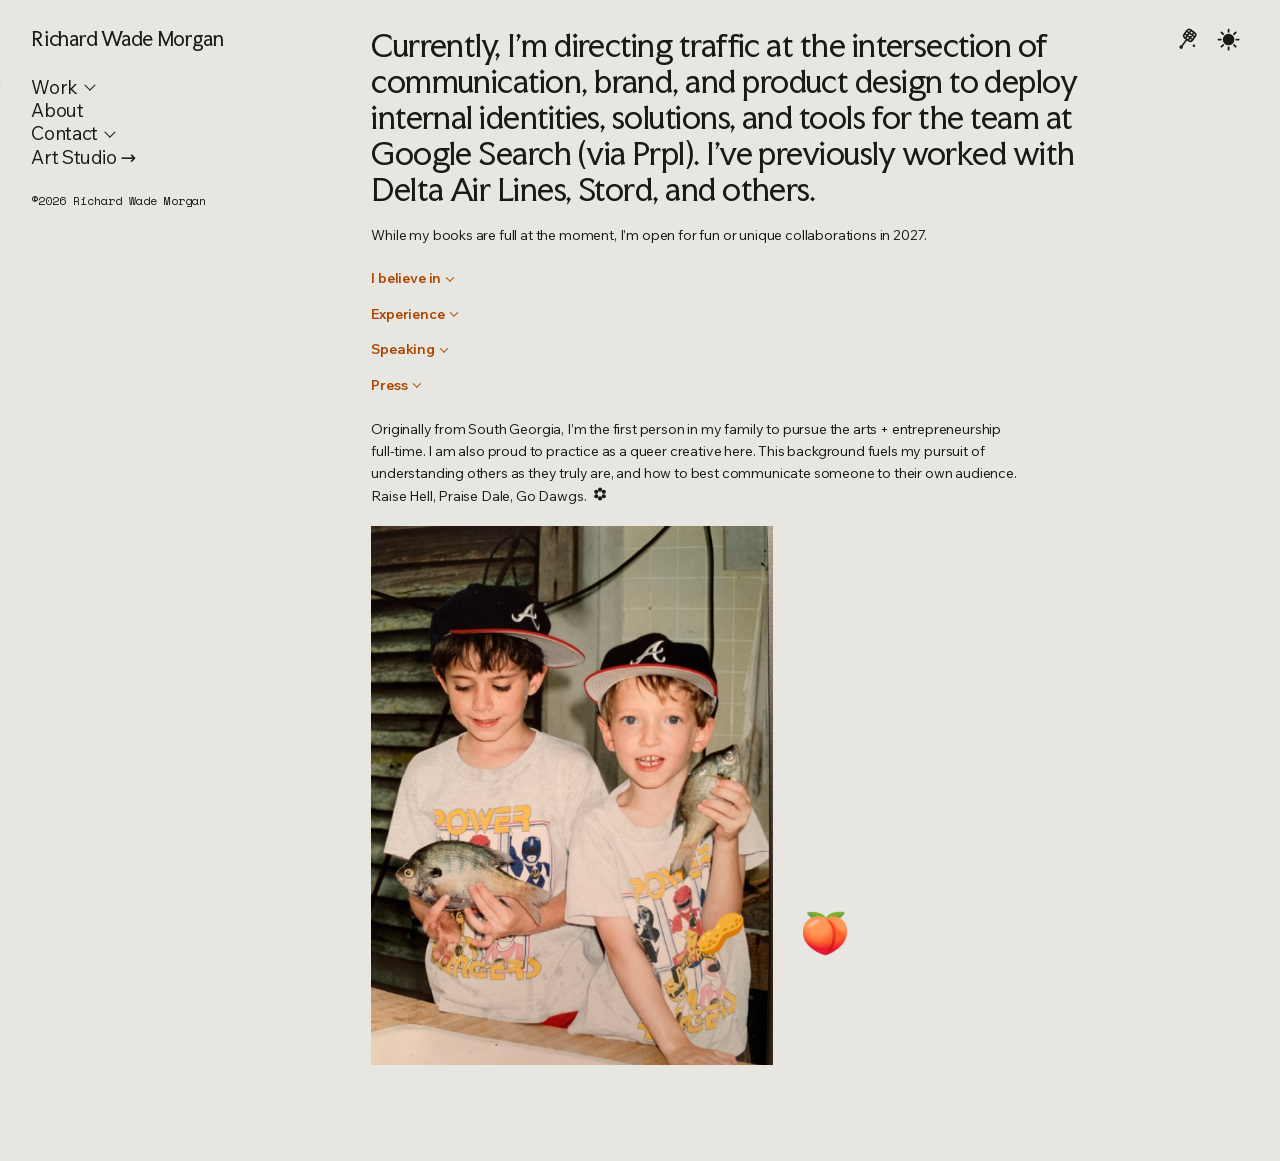
==== commit ff432ac5: "Phone polish: instant theme switch, centered back-to-top, emoji keep clear; spelling - Theme switch " ====
--- a/about.html
+++ b/about.html
@@ -153,7 +153,7 @@
             <div>
               <ul class="plain-list">
             <li>Kennesaw State University</li>
-            <li>College of St Benedict’s/St John’s University</li>
+            <li>College of Saint Benedict/Saint John’s University</li>
             <li>City College of New York</li>
             <li>The Creative Circus</li>
             <li>Portfolio Center</li>
@@ -170,7 +170,7 @@
           <div class="acc__panel" id="about-press">
             <div>
               <ul class="plain-list">
-            <li>Underconsideration – Brand New</li>
+            <li>UnderConsideration – Brand New</li>
             <li>The AJC</li>
             <li>The New York Times</li>
             <li>Outsports</li>
--- a/css/tokens.css
+++ b/css/tokens.css
@@ -136,6 +136,11 @@
     --color-tool var(--dur-theme) var(--ease-standard);
 }
 
+/* On a phone the theme changes instantly (js/theme.js), so no easing. */
+@media (max-width: 51.999rem) {
+  :root { transition: none; }
+}
+
 
 /* 4. TYPOGRAPHY ------------------------------------------------------------
    Faculty Glyphic: ONLY the site name and the intro statements (the h1 on
--- a/css/components.css
+++ b/css/components.css
@@ -448,7 +448,7 @@
   .tools { margin-block-start: calc((var(--fs-nav) * var(--lh-snug) - var(--tool)) / 2); }
 }
 
-/* Back to top: appears bottom right after scrolling, on every screen size. */
+/* Back to top: appears bottom right after scrolling (bottom center on a phone). */
 .to-top {
   position: fixed;
   inset-block-end: calc(var(--pad-y) + env(safe-area-inset-bottom, 0px));
@@ -475,6 +475,15 @@
     visibility 0s linear var(--dur-base);
 }
 
+/* On a phone the button sits at the bottom center, clear of the Previous and
+   Next links at the foot of each page. */
+@media (max-width: 51.999rem) {
+  .to-top {
+    inset-inline: 0;
+    margin-inline: auto;
+  }
+}
+
 .to-top.is-visible {
   opacity: 1;
   visibility: visible;
--- a/css/motion.css
+++ b/css/motion.css
@@ -2,7 +2,7 @@
    MOTION
    --------------------------------------------------------------------------
    Deliberately quiet. Content eases up a few pixels as it fades in, nothing
-   bounces, and the light ⇄ dark switch is a circle growing from the toggle.
+   bounces, and the light ⇄ dark switch is a circle growing from the toggle (instant on phones).
 
    The page appears in three passes, all started only once the fonts are
    ready, so text never flashes in a fallback face and then jumps:
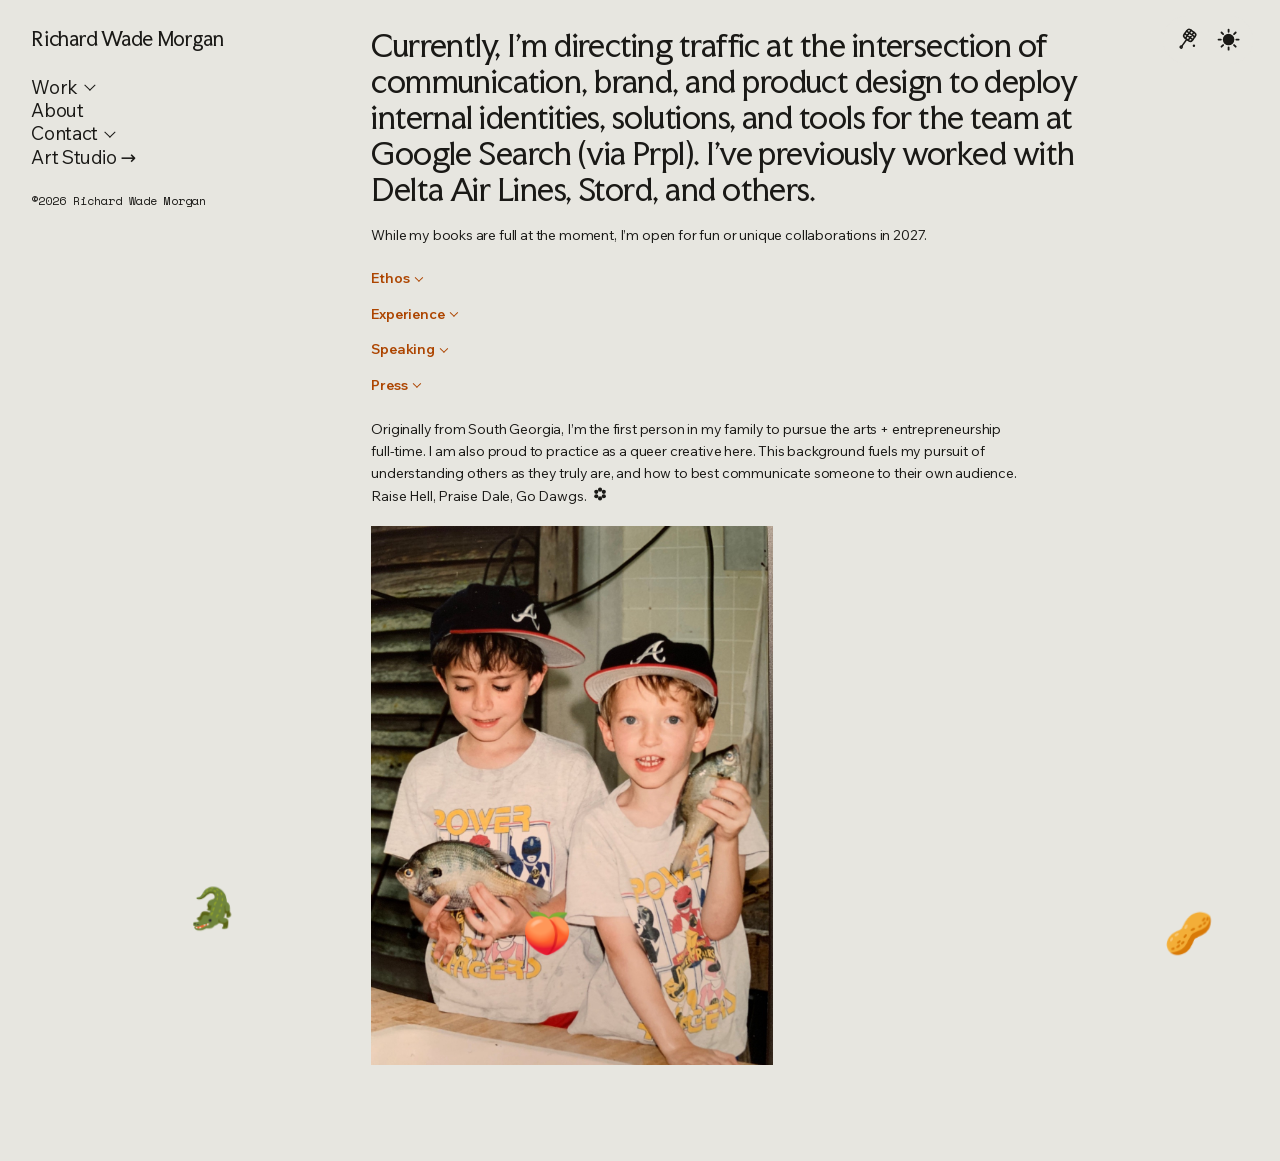
==== commit 2e0116a8: "Delta labels, Outsports bento hover, About "Ethos" list - Delta Centennial: Campaign Ideation, Portr" ====
--- a/about.html
+++ b/about.html
@@ -116,15 +116,16 @@
 
         <div class="acc-group">
         <section class="list-block acc" data-accordion data-reveal>
-          <h2><button type="button" class="acc__toggle" data-accordion-toggle aria-expanded="false" aria-controls="about-believe">I believe in <span class="acc__chevron" aria-hidden="true"></span></button></h2>
+          <h2><button type="button" class="acc__toggle" data-accordion-toggle aria-expanded="false" aria-controls="about-believe">Ethos <span class="acc__chevron" aria-hidden="true"></span></button></h2>
           <div class="acc__panel" id="about-believe">
             <div>
               <ul class="plain-list plain-list--bulleted">
-                <li>Elevating authentic ethos before assimilating to trend</li>
-                <li>Making informed decisions rooted in data and strategy</li>
-                <li>Moving and leading with intention</li>
-                <li>Encoding usefulness into every element of design work</li>
-                <li>Understanding everything has potential for beauty</li>
+                <li>Elevate authentic voice</li>
+                <li>Make and move with intention</li>
+                <li>Decisions must be informed by data and strategy</li>
+                <li>Everything should be useful in some way</li>
+                <li>Everything can be beautiful</li>
+                <li>And the <a class="inline-link" href="https://store.corita.org/collections/posters/products/ten-rules-poster" target="_blank" rel="noopener noreferrer">Immaculate Heart College Art Department Rules by Sister Corita Kent <span class="nav__arrow" aria-hidden="true">→</span><span class="visually-hidden">(opens in a new tab)</span></a></li>
               </ul>
             </div>
           </div>
--- a/css/components.css
+++ b/css/components.css
@@ -551,6 +551,13 @@
 .inline-link:hover,
 .inline-link:focus-visible { color: var(--color-accent); }
 
+/* A link inside a list or sentence is underlined, so it never relies on color alone. */
+.plain-list .inline-link {
+  text-decoration: underline;
+  text-decoration-thickness: 1px;
+  text-underline-offset: 0.2em;
+}
+
 .icon {
   width: 1.15em;
   height: 1.15em;
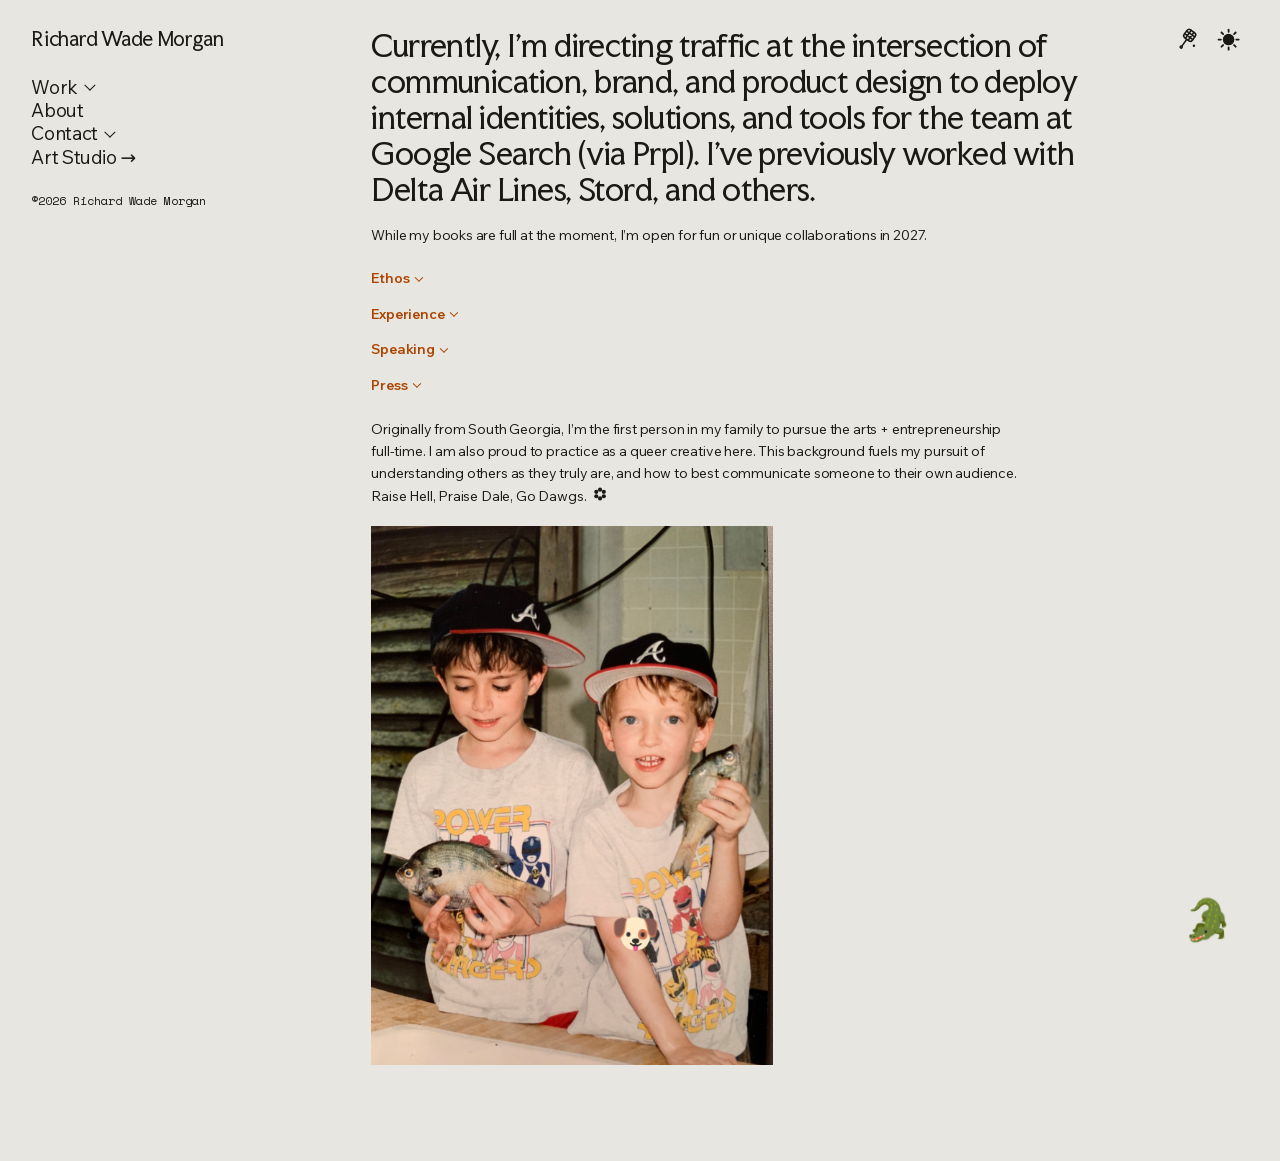
==== commit 4cd79f4e: "Link preview: portrait share image, new title and description - New 1200x630 share image: childhood " ====
--- a/about.html
+++ b/about.html
@@ -12,8 +12,12 @@
   <meta property="og:site_name" content="Richard Wade Morgan">
   <meta property="og:title" content="About Richard Wade Morgan | Creative Director">
   <meta property="og:description" content="About Richard Wade Morgan, an Atlanta creative director with experience at Google Search, Delta Air Lines, Stord, and Morrison.">
-  <meta property="og:image" content="https://richardwademorgan.com/assets/img/og-share.jpg">
+  <meta property="og:image" content="https://richardwademorgan.com/assets/img/og-portrait.jpg">
+  <meta property="og:image:width" content="1200">
+  <meta property="og:image:height" content="630">
+  <meta property="og:image:alt" content="Richard as a child in an Atlanta Braves cap, smiling, with a peanut, a dog, a peach, and an alligator emoji around his face.">
   <meta name="twitter:card" content="summary_large_image">
+  <meta name="twitter:image" content="https://richardwademorgan.com/assets/img/og-portrait.jpg">
   <meta name="twitter:title" content="About Richard Wade Morgan | Creative Director">
   <meta name="twitter:description" content="About Richard Wade Morgan, an Atlanta creative director with experience at Google Search, Delta Air Lines, Stord, and Morrison.">
 
